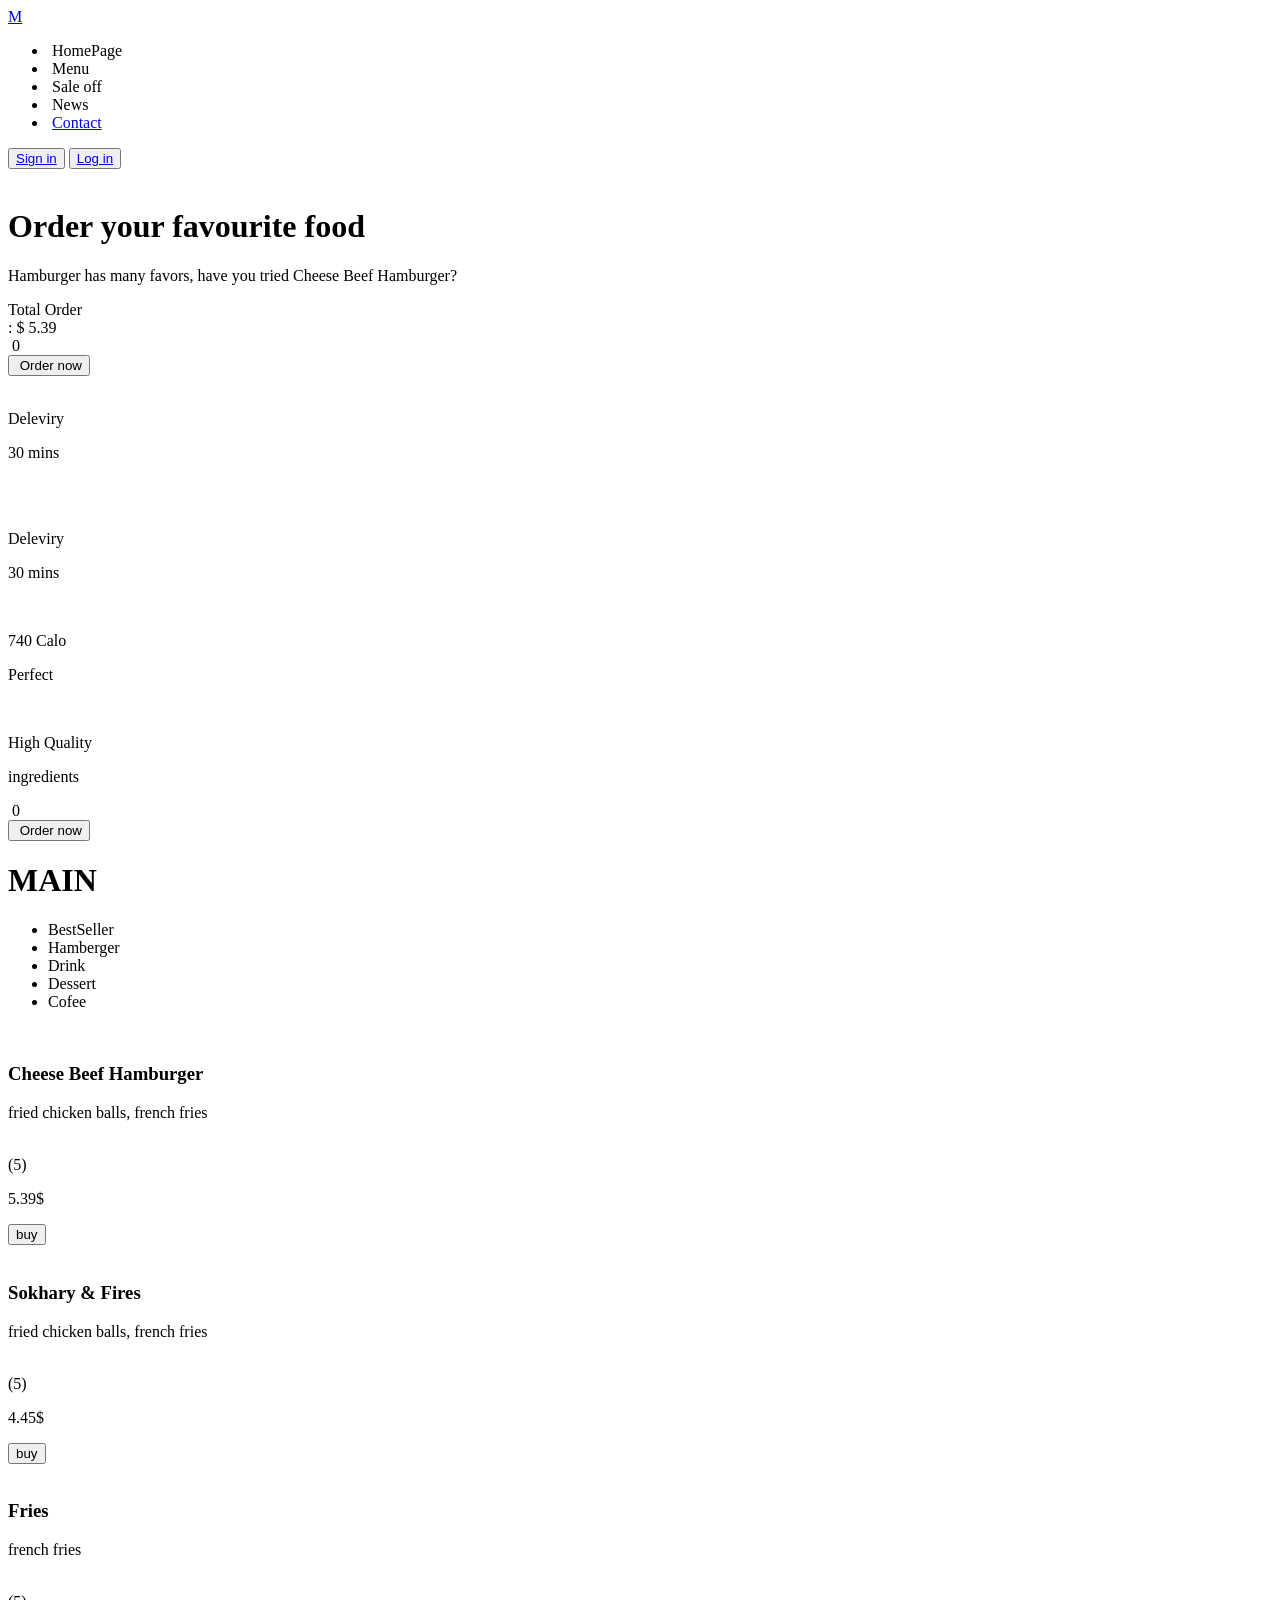
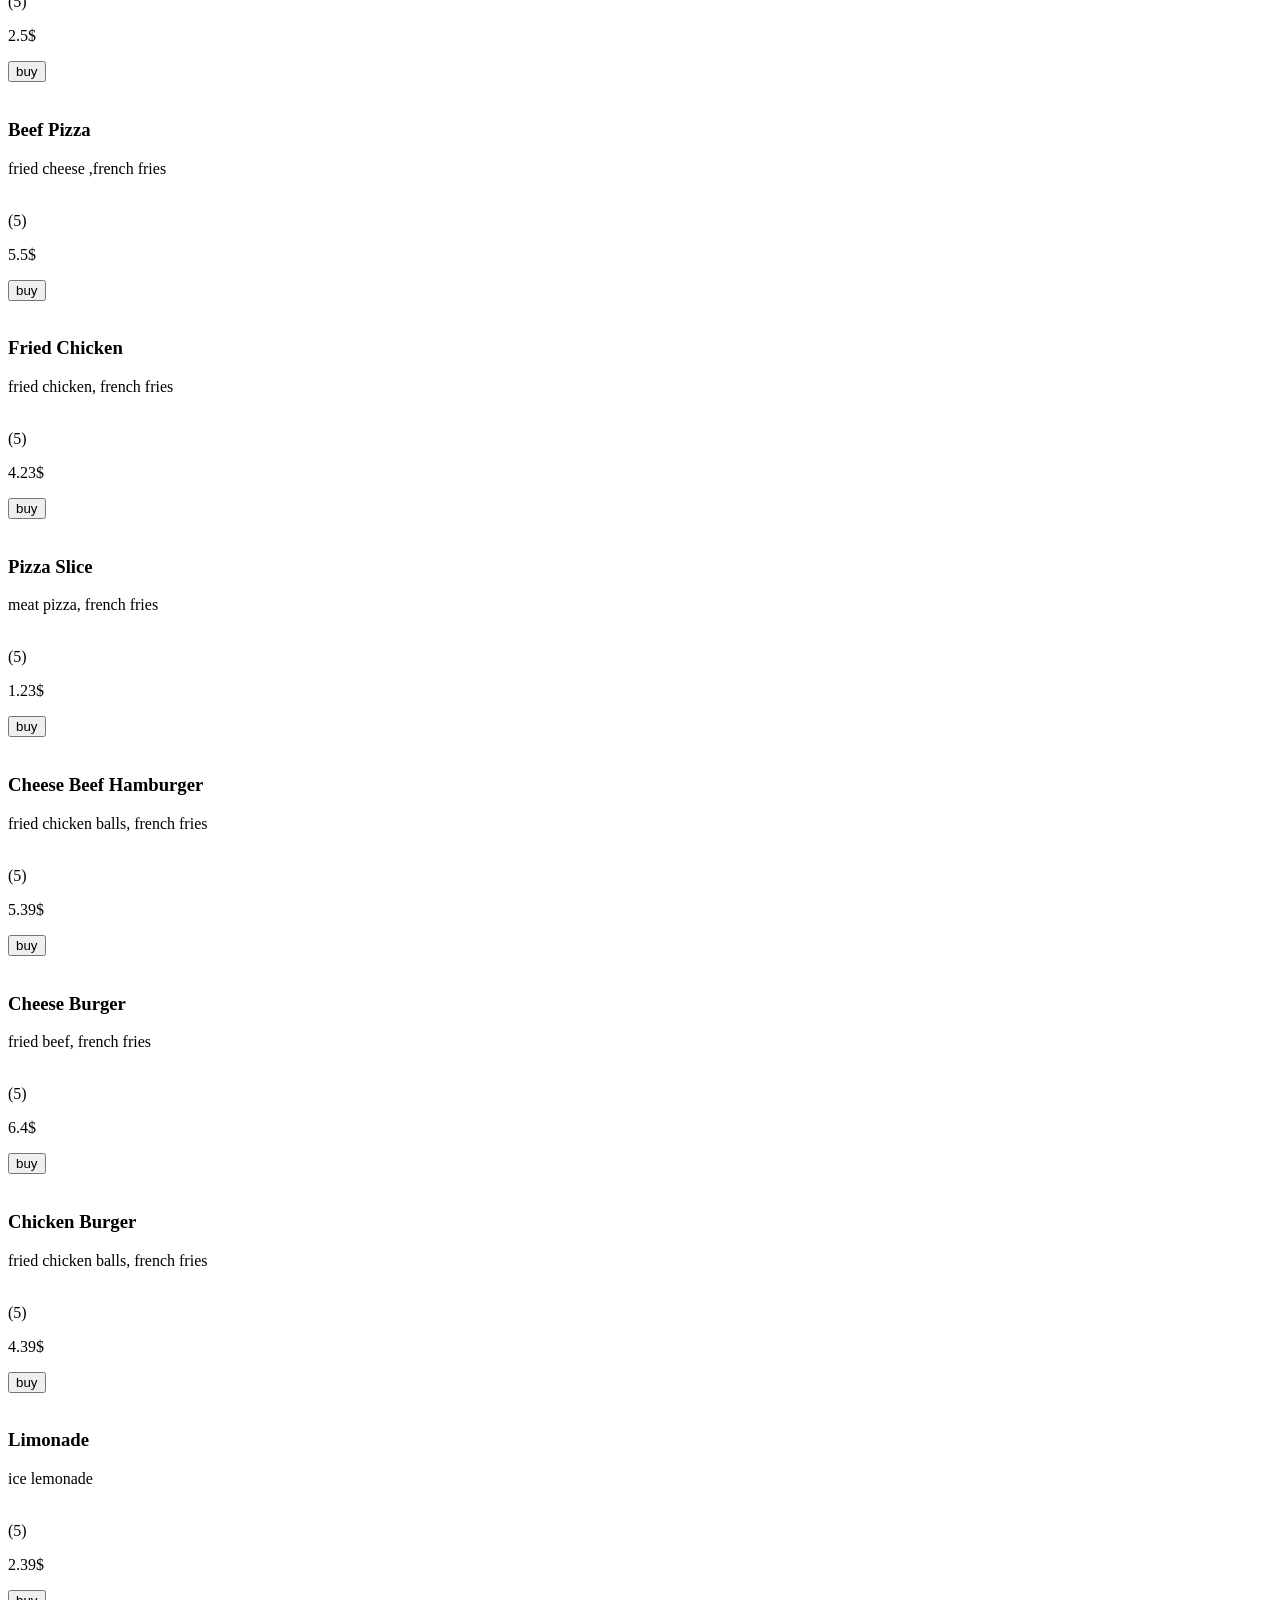
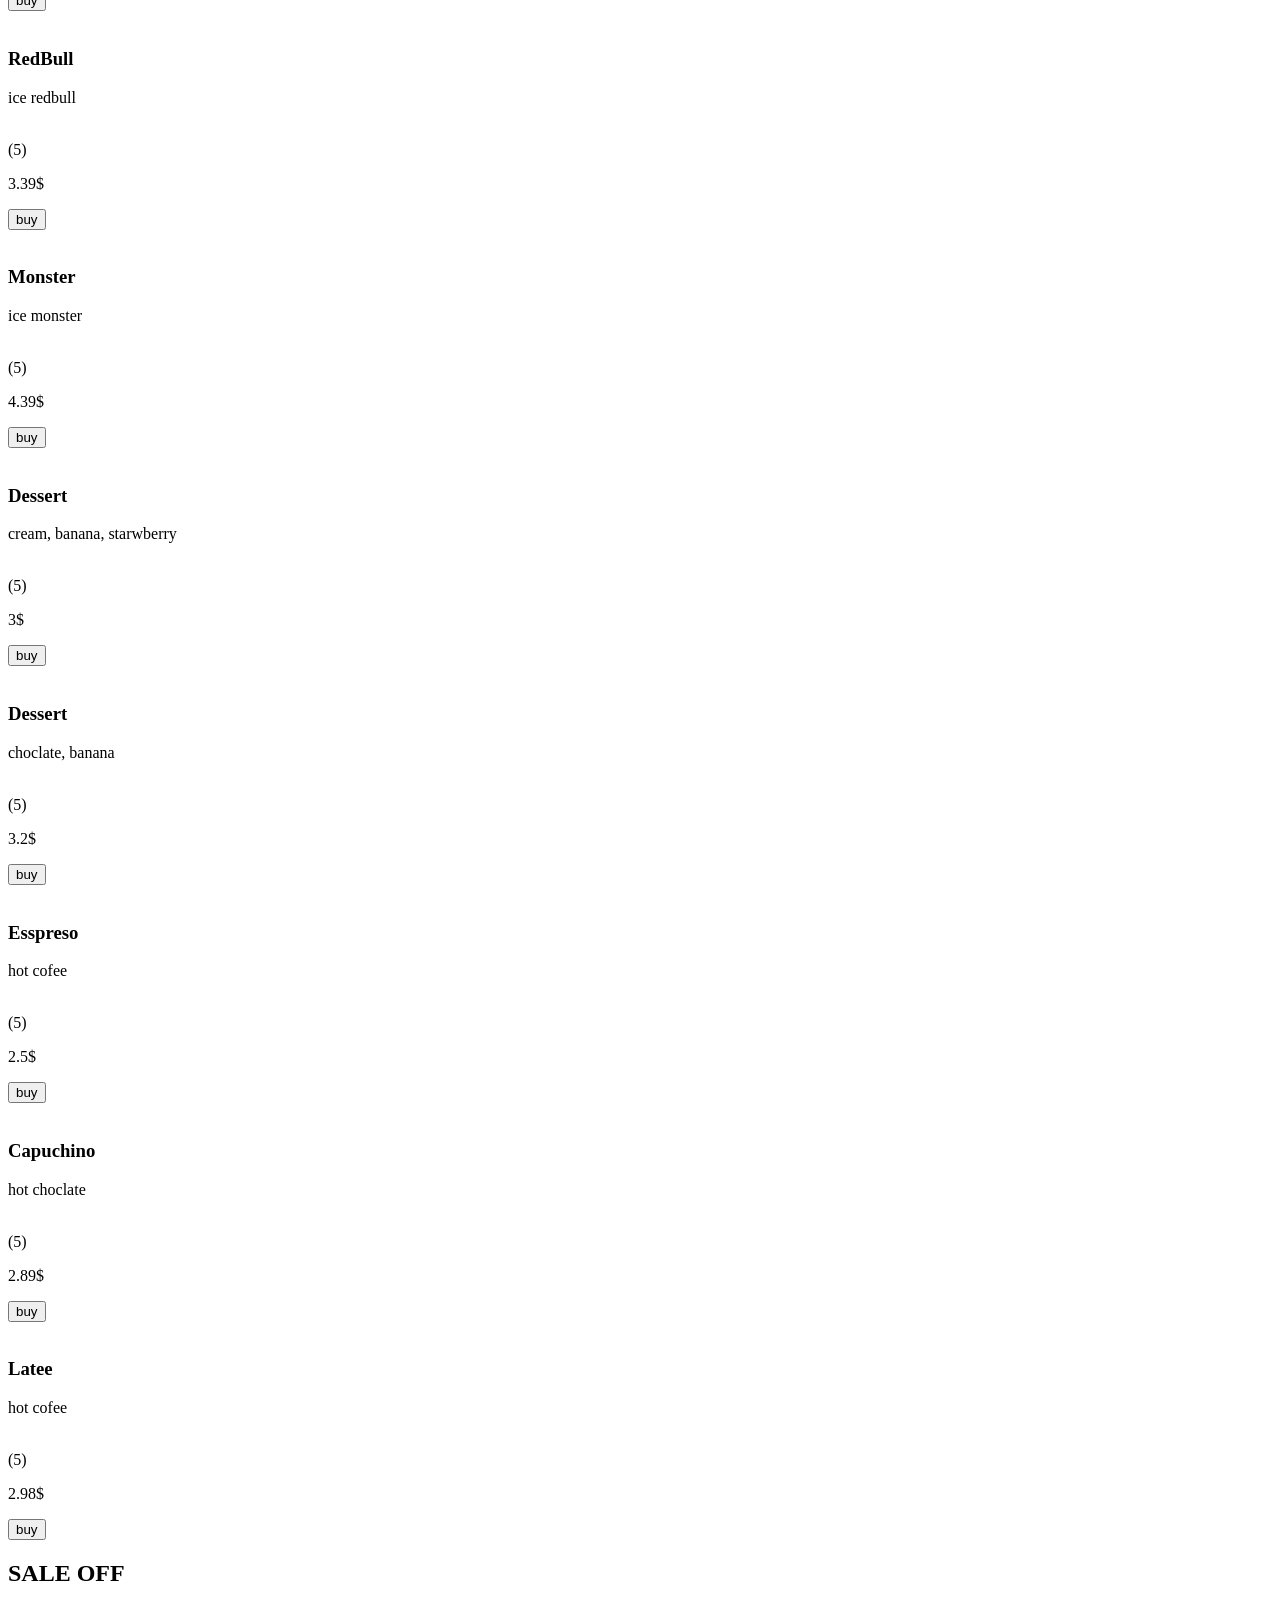
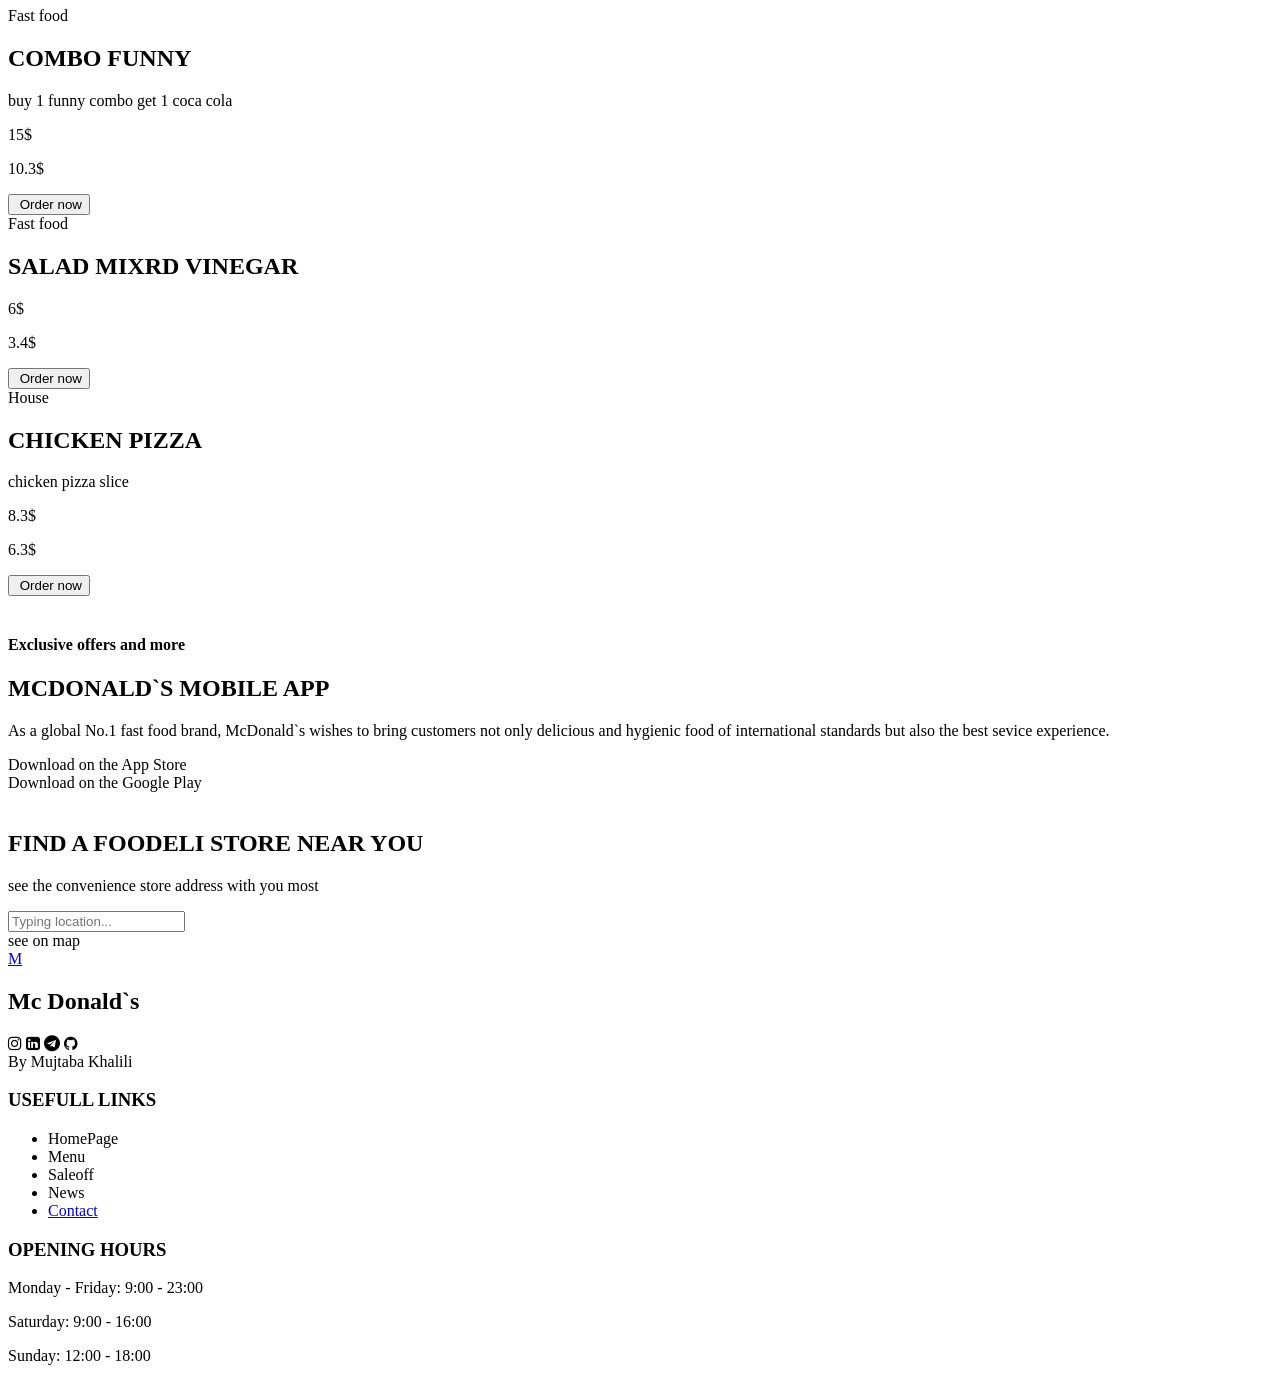
==== index.html @ 60b96278 "Add files via upload" ====
<!DOCTYPE html>

<html>
<head>
    <meta charset="UTF-8">
    <meta name="" content="width=device-width intial=1.0">
    <title>Resturant Project</title>

    <!-- fafa icons -->
    <link rel="stylesheet" href="https://cdnjs.cloudflare.com/ajax/libs/font-awesome/4.7.0/css/font-awesome.min.css">

    <link rel="stylesheet" href="css/style.css">
    <link rel="stylesheet" href="css/responsive.css">
    <link rel="stylesheet" href="css/main.css">
    <link rel="stylesheet" href="css/contact_us.css">
</head>

<body class="flex">
    <div class="container flex">

        <header class="header flex">
            <!-- header ------------------------------------------------------------------------ -->
            <div class="header_nav flex">
                <div class="header_logo">
                    <a href="#">M</a>
                </div>
    
                <div class="header_nav_bar flex">
                    <div class="arrow"></div>
                    <ul class="nav_bar flex">
                        <li id="home" class="nav_bar_items nav_bar_itams_active flex">
                            <img class="menu_icon" src="src/home.svg" alt="">
                            <span>HomePage</span>
                        </li>
                        <li id="menu0" class="nav_bar_items flex">
                            <img class="menu_icon" src="src/menu_icon.svg" alt="">
                            <span>Menu</span>
                        </li>
                        <li id="sale" class="nav_bar_items flex">
                            <img class="menu_icon" src="src/celebration.svg" alt="">
                            <span>Sale off</span>
                        </li>
                        <li id="news" class="nav_bar_items flex">
                            <img class="menu_icon" src="src/eventnote.svg" alt="">
                            <span>News</span>
                        </li>
                        <li id="contact" class="nav_bar_items flex">
                            <img class="menu_icon" src="src/supportagent.svg" alt="">
                            <span><a class="contact_hover" href="contact_us.html">Contact</a></span>
                        </li>
                    </ul>
                </div>
    
                <div class="header_button flex">
                    <button class="header_button_signin">
                        <a href="signin.html">Sign in</a>
                    </button>
                    <button class="header_button_login">
                        <a href="login.html">Log in</a>
                    </button>
                </div>

                <div class="header_nav_bar_icon">
                    <img src="src/menu_icon.svg" alt="">
                </div>
            </div>

            <!-- header content ------------------------------------------------------------------------------>
            <div class="header_content">
                <!-- header content detail ----------------->
                <div class="header_content_detail flex">
                    <h1>Order your favourite food</h1>
                    <p>Hamburger has many favors, have you tried Cheese Beef Hamburger?</p>
                    
                    <div class="header_content_detail_price flex">
                        <label for="">Total Order</label>
                        <div class="detail_price">
                            : $ <span>5.39</span>
                        </div>
                    </div>
                    <div class="header_content_detail_order flex">
                        <div class="counter flex">
                            <img id="add" src="src/add_icon.svg" alt="">
                            <span id="count">0</span>
                            <img id="mines" src="src/mines_icon.svg" alt="">
                        </div>
                        <button class="flex">
                            <img id="shop" src="src/shop.svg" alt="">
                            Order now
                        </button>
                    </div>
                </div>

                <!-- header content img & comments -->
                <div class="header_content_img">
                    <div class="deleviry_container">
                        <div id="deleviry_box" class="deleviry">
                            <div class="deleviry_img flex">
                                <img src="src/alarm.svg" alt="">
                                <p id="title" class="deleviry_title">Deleviry</p>
                            </div>
                            <p>30 mins</p>
                        </div>
                    </div>
                    
                    <!-- header content img -->
                    <img class="humber_img" src="src/hamber.png" alt="">

                    <div class="quality flex">
                        <div id="deleviry_box_2">
                            <div id="calo_box" class="deleviry">
                                <div class="deleviry_img flex">
                                    <img src="src/alarm.svg" alt="">
                                    <p id="title" class="deleviry_title">Deleviry</p>
                                </div>
                                <p>30 mins</p>
                            </div>
                        </div>

                        <div id="calo_box" class="deleviry">
                            <div class="deleviry_img flex">
                                <img src="src/monitorheart.svg" alt="">
                                <p id="title" class="deleviry_title">740 Calo</p>
                            </div>
                            <p>Perfect</p>
                        </div>
                        
                        <div id="calo_box" class="deleviry">
                            <div class="deleviry_img flex">
                                <img src="src/quality.svg" alt="">
                                <p id="title" class="deleviry_title">High Quality</p>
                            </div>
                            <p>ingredients</p>
                        </div>
                    </div>
                </div>

                <!-- header content detail buttons appear in 576px size screen -->
                <div class="header_content_detail_order_2 flex">
                    <div class="counter flex">
                        <img id="add1" src="src/add_icon.svg" alt="">
                        <span id="count1">0</span>
                        <img id="mines1" src="src/mines_icon.svg" alt="">
                    </div>
                    <button class="flex">
                        <img id="shop" src="src/shop.svg" alt="">
                        Order now
                    </button>
                </div>

            </div>
            
        </header>

        <main class="main">
            <h1 id="main_top" class="main_title">
                MAIN
                <div class="title_border"></div>
            </h1>

            <!-- menu ------------------------------------------------------ -->
            <section class="menu_section">

                <!-- menu list -->
                <ul class="menu flex">
                    <li id="bestseller" class="menu_items menu_items_active">BestSeller</li>
                    <li id="humberger" class="menu_items">Hamberger</li>
                    <li id="drink" class="menu_items">Drink</li>
                    <li id="dessert" class="menu_items">Dessert</li>
                    <li id="cofee" class="menu_items">Cofee</li>
                </ul>
    
                <!-- all products -->
                <div class="all_product flex">
                    <!-- best seller -->
                    <div class="all_product_items best_seller_product">
                        <div class="product">
                            <div class="product_items">
                                <div class="product_items_img flex">
                                    <img src="src/humber2.png" alt="">
                                    <div class="product_img_shadow"></div>
                                </div>
                                <h3>Cheese Beef Hamburger</h4>
                                <p class="star">fried chicken balls, french fries</p>
                                <div class="star flex">
                                    <div class="star_img flex">
                                        <img class="star_img_items" src="src/star.svg" alt="" class="star">
                                        <img class="star_img_items" src="src/star.svg" alt="" class="star">
                                        <img class="star_img_items" src="src/star.svg" alt="" class="star">
                                        <img class="star_img_items" src="src/star.svg" alt="" class="star">
                                        <img class="star_img_items" src="src/star.svg" alt="" class="star">
                                    </div>
                                    (5)
                                </div>
                                <div class="flex buy">
                                    <p class="buy_price">5.39$</p>
                                    <button>buy</button>
                                </div>
                            </div>
            
                            <div class="product_items">
                                <div class="product_items_img flex">
                                    <img src="src/sokhary.png" alt="">
                                    <div class="product_img_shadow"></div>
                                </div>
                                <h3>Sokhary & Fires</h4>
                                <p class="star">fried chicken balls, french fries</p>
                                <div class="star flex">
                                    <div class="star_img flex">
                                        <img class="star_img_items" src="src/star.svg" alt="" class="star">
                                        <img class="star_img_items" src="src/star.svg" alt="" class="star">
                                        <img class="star_img_items" src="src/star.svg" alt="" class="star">
                                        <img class="star_img_items" src="src/star.svg" alt="" class="star">
                                        <img class="star_img_items" src="src/star.svg" alt="" class="star">
                                    </div>
                                    (5)
                                </div>
                                <div class="flex buy">
                                    <p class="buy_price">4.45$</p>
                                    <button>buy</button>
                                </div>
                            </div>
            
                            <div class="product_items">
                                <div class="product_items_img flex">
                                    <img src="src/fries.png" alt="">
                                    <div class="product_img_shadow"></div>
                                </div>
                                <h3>Fries</h4>
                                <p class="star">french fries</p>
                                <div class="star flex">
                                    <div class="star_img flex">
                                        <img class="star_img_items" src="src/star.svg" alt="" class="star">
                                        <img class="star_img_items" src="src/star.svg" alt="" class="star">
                                        <img class="star_img_items" src="src/star.svg" alt="" class="star">
                                        <img class="star_img_items" src="src/star.svg" alt="" class="star">
                                        <img class="star_img_items" src="src/star.svg" alt="" class="star">
                                    </div>
                                    (5)
                                </div>
                                <div class="flex buy">
                                    <p class="buy_price">2.5$</p>
                                    <button>buy</button>
                                </div>
                            </div>
            
                            <div class="product_items">
                                <div class="product_items_img flex">
                                    <img class="pizza_img" src="src/pizza.png" alt="">
                                    <div class="product_img_shadow"></div>
                                </div>
                                <h3>Beef Pizza</h4>
                                <p class="star">fried cheese ,french fries</p>
                                <div class="star flex">
                                    <div class="star_img flex">
                                        <img class="star_img_items" src="src/star.svg" alt="" class="star">
                                        <img class="star_img_items" src="src/star.svg" alt="" class="star">
                                        <img class="star_img_items" src="src/star.svg" alt="" class="star">
                                        <img class="star_img_items" src="src/star.svg" alt="" class="star">
                                        <img class="star_img_items" src="src/star.svg" alt="" class="star">
                                    </div>
                                    (5)
                                </div>
                                <div class="flex buy">
                                    <p class="buy_price">5.5$</p>
                                    <button>buy</button>
                                </div>
                            </div>
            
                            <div class="product_items">
                                <div class="product_items_img flex">
                                    <img src="src/chicken.png" alt="">
                                    <div class="product_img_shadow"></div>
                                </div>
                                <h3>Fried Chicken</h4>
                                <p class="star">fried chicken, french fries</p>
                                <div class="star flex">
                                    <div class="star_img flex">
                                        <img class="star_img_items" src="src/star.svg" alt="" class="star">
                                        <img class="star_img_items" src="src/star.svg" alt="" class="star">
                                        <img class="star_img_items" src="src/star.svg" alt="" class="star">
                                        <img class="star_img_items" src="src/star.svg" alt="" class="star">
                                        <img class="star_img_items" src="src/star.svg" alt="" class="star">
                                    </div>
                                    (5)
                                </div>
                                <div class="flex buy">
                                    <p class="buy_price">4.23$</p>
                                    <button>buy</button>
                                </div>
                            </div>
            
                            <div class="product_items">
                                <div class="product_items_img flex">
                                    <img src="src/pizza_slice.png" alt="">
                                    <div class="product_img_shadow"></div>
                                </div>
                                <h3>Pizza Slice</h4>
                                <p class="star">meat pizza, french fries</p>
                                <div class="star flex">
                                    <div class="star_img flex">
                                        <img class="star_img_items" src="src/star.svg" alt="" class="star">
                                        <img class="star_img_items" src="src/star.svg" alt="" class="star">
                                        <img class="star_img_items" src="src/star.svg" alt="" class="star">
                                        <img class="star_img_items" src="src/star.svg" alt="" class="star">
                                        <img class="star_img_items" src="src/star.svg" alt="" class="star">
                                    </div>
                                    (5)
                                </div>
                                <div class="flex buy">
                                    <p class="buy_price">1.23$</p>
                                    <button>buy</button>
                                </div>
                            </div>
            
                        </div>
                    </div>

                    <!-- humberger -->
                    <div class="all_product_items humberger_product">
                        <div class="product">
                            <div class="product_items">
                                <div class="product_items_img flex">
                                    <img src="src/cheese_berger.png" alt="">
                                    <div class="product_img_shadow"></div>
                                </div>
                                <h3>Cheese Beef Hamburger</h4>
                                <p class="star">fried chicken balls, french fries</p>
                                <div class="star flex">
                                    <div class="star_img flex">
                                        <img class="star_img_items" src="src/star.svg" alt="" class="star">
                                        <img class="star_img_items" src="src/star.svg" alt="" class="star">
                                        <img class="star_img_items" src="src/star.svg" alt="" class="star">
                                        <img class="star_img_items" src="src/star.svg" alt="" class="star">
                                        <img class="star_img_items" src="src/star.svg" alt="" class="star">
                                    </div>
                                    (5)
                                </div>
                                <div class="flex buy">
                                    <p class="buy_price">5.39$</p>
                                    <button>buy</button>
                                </div>
                            </div>

                            <div class="product_items">
                                <div class="product_items_img flex">
                                    <img src="src/humber2.png" alt="">
                                    <div class="product_img_shadow"></div>
                                </div>
                                <h3>Cheese Burger</h4>
                                <p class="star">fried beef, french fries</p>
                                <div class="star flex">
                                    <div class="star_img flex">
                                        <img class="star_img_items" src="src/star.svg" alt="" class="star">
                                        <img class="star_img_items" src="src/star.svg" alt="" class="star">
                                        <img class="star_img_items" src="src/star.svg" alt="" class="star">
                                        <img class="star_img_items" src="src/star.svg" alt="" class="star">
                                        <img class="star_img_items" src="src/star.svg" alt="" class="star">
                                    </div>
                                    (5)
                                </div>
                                <div class="flex buy">
                                    <p class="buy_price">6.4$</p>
                                    <button>buy</button>
                                </div>
                            </div>

                            <div class="product_items">
                                <div class="product_items_img flex">
                                    <img src="src/humber3.png" alt="">
                                    <div class="product_img_shadow"></div>
                                </div>
                                <h3>Chicken Burger</h4>
                                <p class="star">fried chicken balls, french fries</p>
                                <div class="star flex">
                                    <div class="star_img flex">
                                        <img class="star_img_items" src="src/star.svg" alt="" class="star">
                                        <img class="star_img_items" src="src/star.svg" alt="" class="star">
                                        <img class="star_img_items" src="src/star.svg" alt="" class="star">
                                        <img class="star_img_items" src="src/star.svg" alt="" class="star">
                                        <img class="star_img_items" src="src/star.svg" alt="" class="star">
                                    </div>
                                    (5)
                                </div>
                                <div class="flex buy">
                                    <p class="buy_price">4.39$</p>
                                    <button>buy</button>
                                </div>
                            </div>
                        </div>
                    </div>

                    <!-- drink -->
                    <div class="all_product_items drink_product">
                        <div class="product">
                            <div class="product_items">
                                <div class="product_items_img flex">
                                    <img src="src/limon.png" alt="">
                                    <div class="product_img_shadow"></div>
                                </div>
                                <h3>Limonade</h4>
                                <p class="star">ice lemonade</p>
                                <div class="star flex">
                                    <div class="star_img flex">
                                        <img class="star_img_items" src="src/star.svg" alt="" class="star">
                                        <img class="star_img_items" src="src/star.svg" alt="" class="star">
                                        <img class="star_img_items" src="src/star.svg" alt="" class="star">
                                        <img class="star_img_items" src="src/star.svg" alt="" class="star">
                                        <img class="star_img_items" src="src/star.svg" alt="" class="star">
                                    </div>
                                    (5)
                                </div>
                                <div class="flex buy">
                                    <p class="buy_price">2.39$</p>
                                    <button>buy</button>
                                </div>
                            </div>

                            <div class="product_items">
                                <div class="product_items_img flex">
                                    <img src="src/redbull.png" alt="">
                                    <div class="product_img_shadow"></div>
                                </div>
                                <h3>RedBull</h4>
                                <p class="star">ice redbull</p>
                                <div class="star flex">
                                    <div class="star_img flex">
                                        <img class="star_img_items" src="src/star.svg" alt="" class="star">
                                        <img class="star_img_items" src="src/star.svg" alt="" class="star">
                                        <img class="star_img_items" src="src/star.svg" alt="" class="star">
                                        <img class="star_img_items" src="src/star.svg" alt="" class="star">
                                        <img class="star_img_items" src="src/star.svg" alt="" class="star">
                                    </div>
                                    (5)
                                </div>
                                <div class="flex buy">
                                    <p class="buy_price">3.39$</p>
                                    <button>buy</button>
                                </div>
                            </div>

                            <div class="product_items">
                                <div class="product_items_img flex">
                                    <img src="src/monster.png" alt="">
                                    <div class="product_img_shadow"></div>
                                </div>
                                <h3>Monster</h4>
                                <p class="star">ice monster</p>
                                <div class="star flex">
                                    <div class="star_img flex">
                                        <img class="star_img_items" src="src/star.svg" alt="" class="star">
                                        <img class="star_img_items" src="src/star.svg" alt="" class="star">
                                        <img class="star_img_items" src="src/star.svg" alt="" class="star">
                                        <img class="star_img_items" src="src/star.svg" alt="" class="star">
                                        <img class="star_img_items" src="src/star.svg" alt="" class="star">
                                    </div>
                                    (5)
                                </div>
                                <div class="flex buy">
                                    <p class="buy_price">4.39$</p>
                                    <button>buy</button>
                                </div>
                            </div>
                        </div>
                    </div>

                    <!-- dessert -->
                    <div class="all_product_items dessert_product">
                        <div class="product">
                            <div class="product_items">
                                <div class="product_items_img flex">
                                    <img src="src/dessert1.png" alt="">
                                    <div class="product_img_shadow"></div>
                                </div>
                                <h3>Dessert</h4>
                                <p class="star">cream, banana, starwberry</p>
                                <div class="star flex">
                                    <div class="star_img flex">
                                        <img class="star_img_items" src="src/star.svg" alt="" class="star">
                                        <img class="star_img_items" src="src/star.svg" alt="" class="star">
                                        <img class="star_img_items" src="src/star.svg" alt="" class="star">
                                        <img class="star_img_items" src="src/star.svg" alt="" class="star">
                                        <img class="star_img_items" src="src/star.svg" alt="" class="star">
                                    </div>
                                    (5)
                                </div>
                                <div class="flex buy">
                                    <p class="buy_price">3$</p>
                                    <button>buy</button>
                                </div>
                            </div>

                            <div class="product_items">
                                <div class="product_items_img flex">
                                    <img src="src/dessert2.png" alt="">
                                    <div class="product_img_shadow"></div>
                                </div>
                                <h3>Dessert</h4>
                                <p class="star">choclate, banana</p>
                                <div class="star flex">
                                    <div class="star_img flex">
                                        <img class="star_img_items" src="src/star.svg" alt="" class="star">
                                        <img class="star_img_items" src="src/star.svg" alt="" class="star">
                                        <img class="star_img_items" src="src/star.svg" alt="" class="star">
                                        <img class="star_img_items" src="src/star.svg" alt="" class="star">
                                        <img class="star_img_items" src="src/star.svg" alt="" class="star">
                                    </div>
                                    (5)
                                </div>
                                <div class="flex buy">
                                    <p class="buy_price">3.2$</p>
                                    <button>buy</button>
                                </div>
                            </div>

                        </div>
                    </div>

                     <!-- cofee -->
                    <div class="all_product_items cofee_product">
                        <div class="product">
                            <div class="product_items">
                                <div class="product_items_img flex">
                                    <img src="src/cofee (1).png" alt="">
                                    <div class="product_img_shadow"></div>
                                </div>
                                <h3>Esspreso</h4>
                                <p class="star">hot cofee</p>
                                <div class="star flex">
                                    <div class="star_img flex">
                                        <img class="star_img_items" src="src/star.svg" alt="" class="star">
                                        <img class="star_img_items" src="src/star.svg" alt="" class="star">
                                        <img class="star_img_items" src="src/star.svg" alt="" class="star">
                                        <img class="star_img_items" src="src/star.svg" alt="" class="star">
                                        <img class="star_img_items" src="src/star.svg" alt="" class="star">
                                    </div>
                                    (5)
                                </div>
                                <div class="flex buy">
                                    <p class="buy_price">2.5$</p>
                                    <button>buy</button>
                                </div>
                            </div>

                            <div class="product_items">
                                <div class="product_items_img flex">
                                    <img src="src/cofee2 (1).png" alt="">
                                    <div class="product_img_shadow"></div>
                                </div>
                                <h3>Capuchino</h4>
                                <p class="star">hot choclate</p>
                                <div class="star flex">
                                    <div class="star_img flex">
                                        <img class="star_img_items" src="src/star.svg" alt="" class="star">
                                        <img class="star_img_items" src="src/star.svg" alt="" class="star">
                                        <img class="star_img_items" src="src/star.svg" alt="" class="star">
                                        <img class="star_img_items" src="src/star.svg" alt="" class="star">
                                        <img class="star_img_items" src="src/star.svg" alt="" class="star">
                                    </div>
                                    (5)
                                </div>
                                <div class="flex buy">
                                    <p class="buy_price">2.89$</p>
                                    <button>buy</button>
                                </div>
                            </div>

                            <div class="product_items">
                                <div class="product_items_img flex">
                                    <img src="src/cofee4 (1).png" alt="">
                                    <div class="product_img_shadow"></div>
                                </div>
                                <h3>Latee</h4>
                                <p class="star">hot cofee</p>
                                <div class="star flex">
                                    <div class="star_img flex">
                                        <img class="star_img_items" src="src/star.svg" alt="" class="star">
                                        <img class="star_img_items" src="src/star.svg" alt="" class="star">
                                        <img class="star_img_items" src="src/star.svg" alt="" class="star">
                                        <img class="star_img_items" src="src/star.svg" alt="" class="star">
                                        <img class="star_img_items" src="src/star.svg" alt="" class="star">
                                    </div>
                                    (5)
                                </div>
                                <div class="flex buy">
                                    <p class="buy_price">2.98$</p>
                                    <button>buy</button>
                                </div>
                            </div>

                        </div>
                    </div>

                </div>

            </section>

            <!-- sale off -------------------------------------------------- -->
            <section class="saleoff">

                <!-- sale off title -->
                <h1 class="main_title saleoff_title">
                    SALE OFF
                    <div class="title_border saleoff_title_border"></div>
                </h1>

                <!-- saleoff_item_container -->
                 <div class="saleoff_item_container">
                    <!-- first -->
                    <div class="saleoff_items flex">
                        <div class="saleoff_items_lable flex">
                            <span>Fast food</span>
                            <div class="saleoff_items_lable_line"></div>
                        </div>

                        <h2 class="saleoff_items_title">COMBO FUNNY</h2>

                        <P class="saleoff_items_info">
                            buy 1 funny combo get 1 coca cola
                        </P>

                        <div class="saleoff_items_price flex">
                            <p class="real_price">15$</p>
                            <p class="off_price">10.3$</p>
                        </div>

                        <button class="saleoff_items_button flex">
                            <img id="shop" src="src/shop.svg" alt="">
                            Order now
                        </button>
                    </div>
                    <!-- second -->
                    <div class="saleoff_items flex">
                        <div class="saleoff_items_lable flex">
                            <span>Fast food</span>
                            <div class="saleoff_items_lable_line"></div>
                        </div>

                        <h2 class="saleoff_items_title">SALAD MIXRD VINEGAR</h2>

                        <div class="saleoff_items_price flex">
                            <p class="real_price">6$</p>
                            <p class="off_price">3.4$</p>
                        </div>

                        <button class="saleoff_items_button flex">
                            <img id="shop" src="src/shop.svg" alt="">
                            Order now
                        </button>
                    </div>
                    <!-- third -->
                    <div class="saleoff_items flex">
                        <div class="saleoff_items_lable flex">
                            <span>House</span>
                            <div class="saleoff_items_lable_line"></div>
                        </div>

                        <h2 class="saleoff_items_title">CHICKEN PIZZA</h2>

                        <P class="saleoff_items_info">
                            chicken pizza slice
                        </P>

                        <div class="saleoff_items_price flex">
                            <p class="real_price">8.3$</p>
                            <p class="off_price">6.3$</p>
                        </div>

                        <button class="saleoff_items_button flex">
                            <img id="shop" src="src/shop.svg" alt="">
                            Order now
                        </button>
                    </div>
                 </div>

            </section>

            <!-- mobile app --------------------------------------------------->
             <section class="mobile_app_container flex">

                <div class="mobile_app">
                    <!-- mobile iphone image ------------------ -->
                    <div class="mobile_app_img">
                        <div class="iphone_img">
                            <img src="src/iphone.png" alt="">
                        </div>
                    </div>
                    <!-- mobile app detail ------------------- -->
                    <div class="mobile_app_detail flex">
                        <h4 class="mobile_app_detail_lable">Exclusive offers and more</h4>
                        <h1 class="mobile_app_detail_title">MCDONALD`S MOBILE APP</h1>
                        <p class="mobile_app_detail_info">
                            As a global No.1 fast food brand, McDonald`s wishes to bring customers not only delicious
                            and hygienic food of international standards but also the best sevice experience.
                        </p>
                        <div class="download_link flex">
                            <div class="links flex">
                                <span>Download on the</span>
                                <span>App Store</span>
                            </div>
                            <div class="links flex">
                                <span>Download on the</span>
                                <span>Google Play</span>
                            </div>
                        </div>
                    </div>
                </div>

             </section>
            
             <!-- search -->
              <section class="search flex">
                <img class="search_salad_img" src="src/search_salad.png" alt="">
                <img class="search_pizza_img" src="src/search_pizza.png" alt="">
                <img class="search_humber_img" src="src/search_humber.png" alt="">

                <h1 class="search_title">FIND A FOODELI STORE NEAR YOU</h1>
                <p class="search_info">see the convenience store address with you most</p>
                <div class="search_box flex">
                    <input type="text" placeholder="Typing location...">
                    <div class="flex">see on map</div>
                </div>
              </section>

        </main>

    </div>

    <!-- footer ---------------------------------------------------- -->
    <footer class="footer">
        <!-- logo && title ----------------------------- -->
        <section class="footer_logo flex">
            <div class="footer_logo_title flex">
                <div class="header_logo">
                    <a href="#">M</a>
                </div>
                <h1>Mc Donald`s</h1>
            </div>
            <div class="footer_icons">
                <i class="fa fa-instagram" aria-hidden="true"></i>
                <i class="fa fa-linkedin-square" aria-hidden="true"></i>
                <i class="fa fa-telegram" aria-hidden="true"></i>
                <i class="fa fa-github" aria-hidden="true"></i>
            </div>
            <div class="footer_by">
                By Mujtaba Khalili
            </div>
        </section>

        <!-- usefull links --------------------------------- -->
        <section class="footer_usefull_links">
            <h3 class="footer_section_title">USEFULL LINKS</h3>
            <ul class="footer_menu">
                <li id="home_footer" class="footermenu_items">HomePage</li>
                <li id="menu_footer" class="footermenu_items">Menu</li>
                <li id="sale_footer" class="footermenu_items">Saleoff</li>
                <li id="news_footer" class="footermenu_items">News</li>
                <li id="contact_footer" class="footermenu_items"><a href="contact_us.html">Contact</a></li>
            </ul>
        </section>

        <!-- opening hours ------------------------------------ -->
        <section class="footer_opening_hours">
            <h3 class="footer_section_title">OPENING HOURS</h3>
            <p>Monday - Friday: 9:00 - 23:00</p>
            <p>Saturday: 9:00 - 16:00</p>
            <p>Sunday: 12:00 - 18:00</p>
        </section>
        
    </footer>
    
    <script src="js/script.js"></script>
</body>
</html>
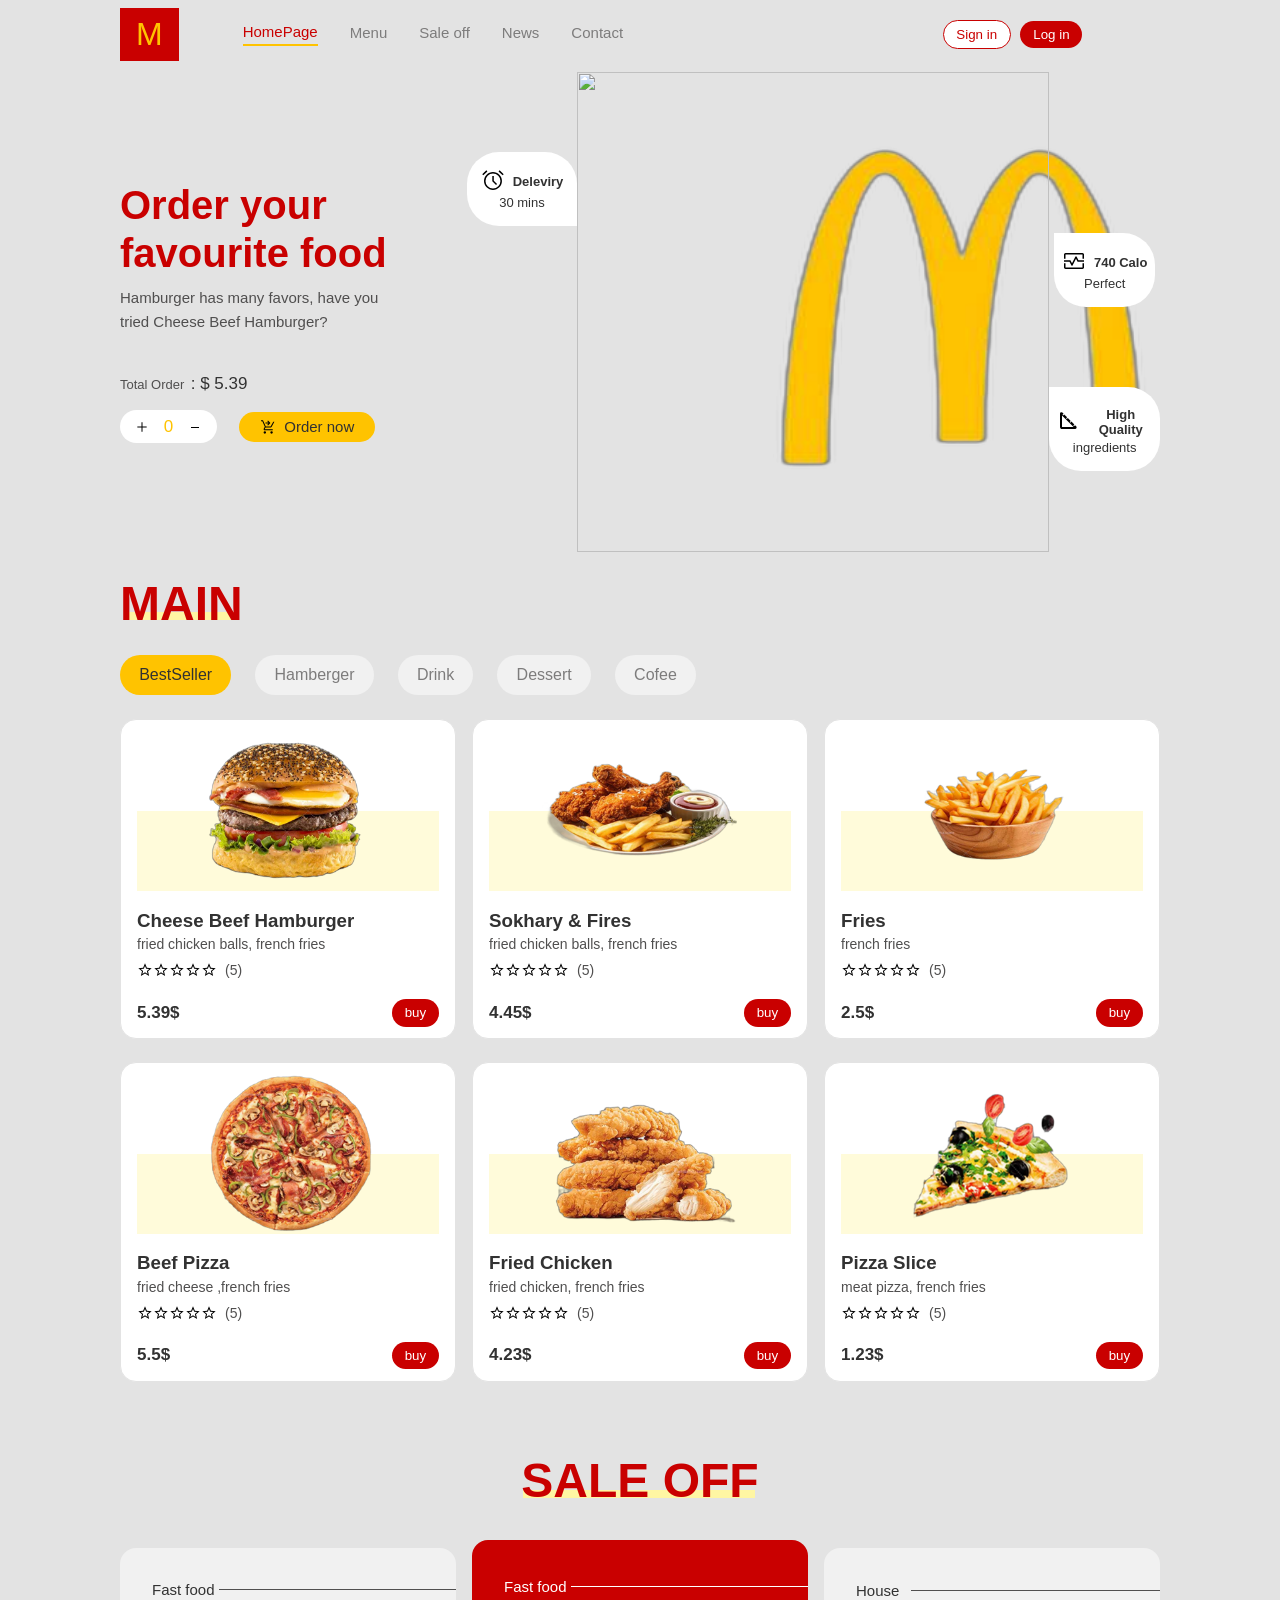
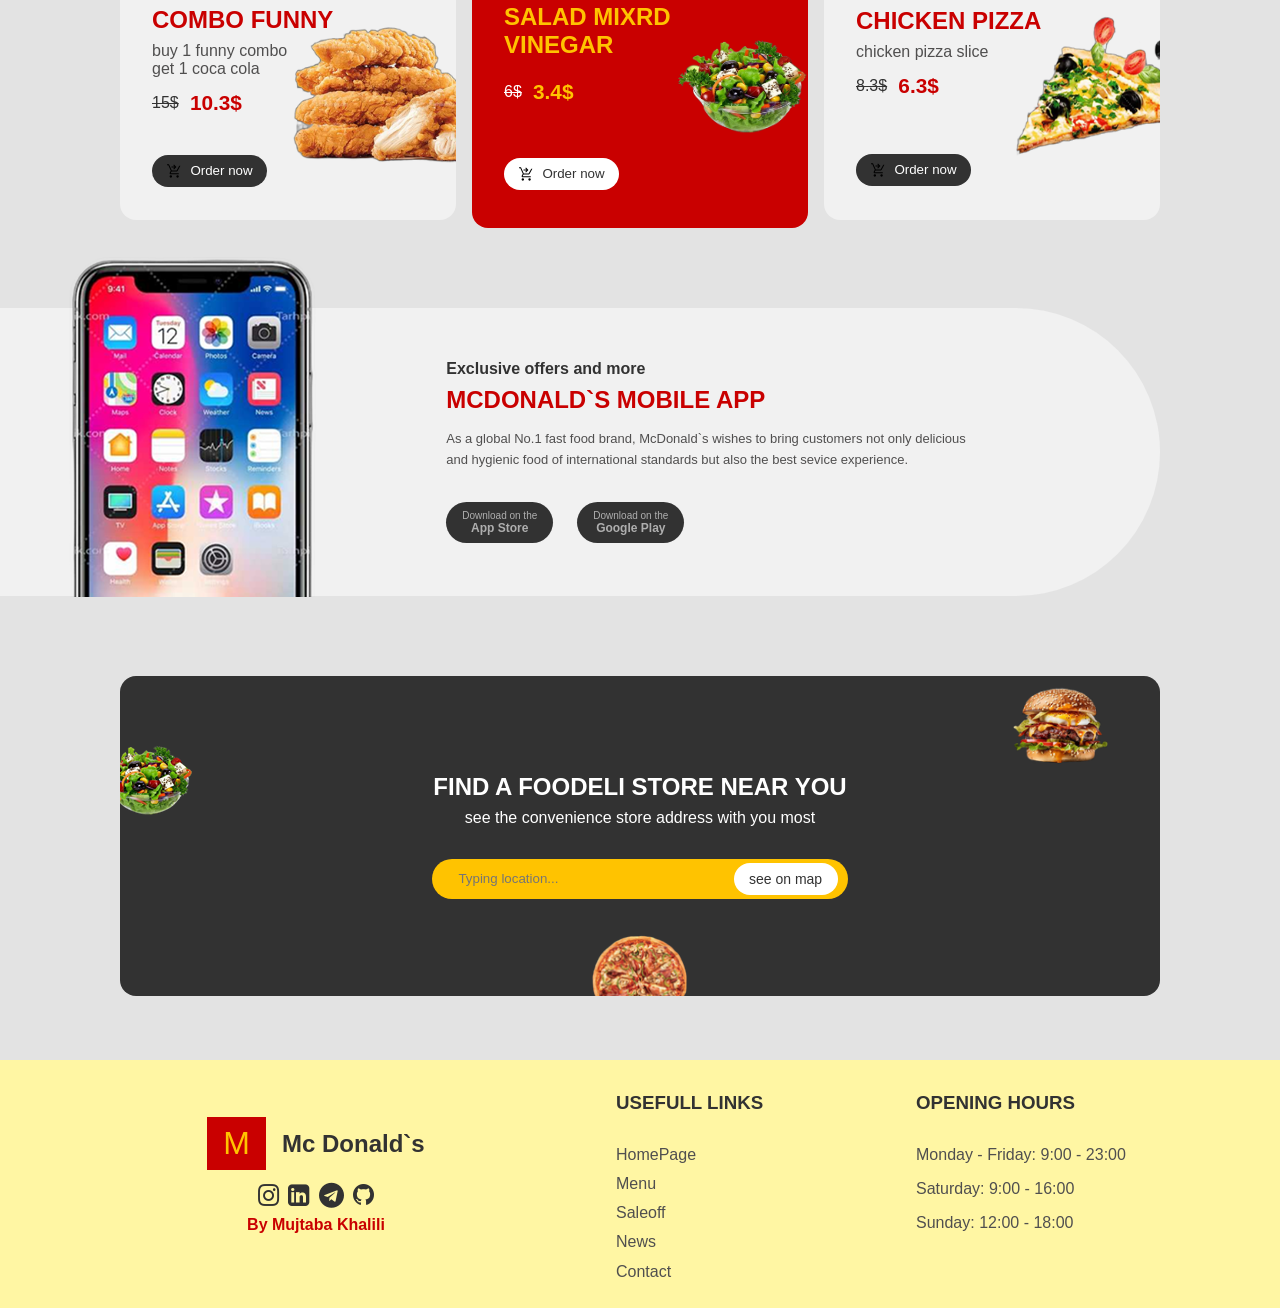
==== commit 0c050e98: "Update index.html" ====
--- a/index.html
+++ b/index.html
@@ -3,7 +3,7 @@
 <html>
 <head>
     <meta charset="UTF-8">
-    <meta name="" content="width=device-width intial=1.0">
+    <meta name="viewport" content="width=device-width, initial-scale=1.0">
     <title>Resturant Project</title>
 
     <!-- fafa icons -->
@@ -771,4 +771,4 @@
     
     <script src="js/script.js"></script>
 </body>
-</html>+</html>
--- a/css/style.css
+++ b/css/style.css
@@ -0,0 +1,476 @@
+/* @import "responsive.css";
+@import "main.css"; */
+
+:root {
+    --main__color: #C90000;
+
+    --second__main__color: #FFC300;
+    --shadow__color: #FFF6A3;
+
+    --gray__header__menu__color: #7D7C7C;
+    --gray__text__color: #504F4F;
+    --gray__price__color: #323232;
+
+    --menu__item__border__color: #E3E3E3;
+    --menu__item__background__color: #F1F1F1;
+}
+
+*{
+    margin: 0;
+    padding: 0;
+    box-sizing: border-box;
+}
+
+html {
+    width: 100%;
+    display: flex;
+    flex-direction: column;
+    justify-content: flex-start;
+    align-items: center;
+
+    font-family: sans-serif;
+}
+
+body {
+    width: 100%;
+    flex-direction: column;
+
+    /* background-color: var(--menu__item__background__color); */
+    background-color: var(--menu__item__border__color);
+}
+
+.flex {
+    display: flex;
+    justify-content: center;
+    align-items: center;
+}
+
+img {
+    width: 100%;
+    height: 100%;
+    object-fit: cover;
+}
+
+.container {
+    max-width: 65rem;
+    flex-direction: column;
+}
+
+/* header -------------------------------------------------------------------------------------------------------------------- */
+.header {
+    position: relative;
+    max-width: 100%;
+    padding: 1rem 0;
+    margin: 0.5rem 0;
+
+    flex-direction: column;
+}
+
+.header_nav {
+    position: fixed;
+    top: 0.5rem;
+    width: 65rem;
+    justify-content: space-between;
+    z-index: 150;
+    background-color: var(--menu__item__border__color);
+}
+
+.header_logo {
+    padding: 0.5rem 1rem;
+    cursor: pointer;
+    transition: 0.5s linear;
+
+    text-align: center;
+    font-size: 2rem;
+    background-color: var(--main__color);
+}
+
+.header_logo:hover {
+    transform: rotate(360deg);
+}
+
+.header_logo > a {
+    text-decoration: none;
+    color: var(--second__main__color);
+}
+
+.header_nav_bar {
+    flex: 1;
+    justify-content: flex-start;
+    margin: 0 3rem;
+
+    box-shadow: none;
+}
+
+.header_nav_bar_active {
+    /* box-shadow: 0px 0px 10px var(--main__color); */
+    box-shadow: 0px 0px 10px var(--gray__header__menu__color);
+}
+
+.arrow {
+    display: none;
+    transition: 0.3s linear;
+}
+
+.menu_icon {
+    display: none;
+    width: 2rem;
+    height: 2rem;
+    margin-right: 1rem;
+}
+
+.nav_bar {
+    text-decoration: none;
+    list-style: none;
+
+    color: var(--gray__header__menu__color);
+}
+
+.nav_bar_items {
+    width: max-content;
+    margin: 0 1rem;
+    padding-bottom: 0.2rem;
+
+   font-size: 15px;
+   transition: 0.3s all linear;
+   cursor: pointer;
+}
+
+.nav_bar_items:hover {
+    transform: translateY(-6px);
+
+    border-bottom: 2px solid var(--second__main__color);
+    color: var(--main__color);
+}
+
+.nav_bar_itams_active {
+    border-bottom: 2px solid var(--second__main__color);
+    color: var(--main__color);
+}
+
+#contact a {
+    color: var(--gray__header__menu__color);
+}
+
+.header_button {
+    flex: 0.5;
+}
+
+.header_button button {
+    padding: 0.4rem 0.8rem;
+    margin: 0 0.3rem;
+    border-radius: 1rem;
+    outline: none;
+
+    cursor: pointer;
+    transition: 0.3s linear;
+}
+
+.header_button button a {
+    text-decoration: none;
+    color: inherit;
+}
+
+.header_button_signin {
+    border: 0.5px solid var(--main__color);
+    
+    color: var(--main__color);
+    background-color: white;
+}
+
+.header_button_signin:hover {
+    transform: translateY(-6px);
+    background-color: var(--main__color);
+    color: white;
+}
+
+.header_button_login {
+    border: none;
+    background-color: var(--main__color);
+    color: white;
+}
+
+.header_button_login:hover {
+    transform: translateY(-6px);
+    border: 0.5px solid var(--main__color);
+    color: var(--main__color);
+    background-color: white;
+}
+
+.header_nav_bar_icon {
+    display: none;
+    width: 2rem;
+    height: 2rem;
+
+    cursor: pointer;
+}
+
+/* header content -------------------------------------------------------------------------------------- */
+.header_content {
+    width: 100%;
+    margin-top: 3rem;
+    display: grid;
+    grid-template-columns: 1fr 2fr;
+    justify-content: center;
+    align-content: center;
+}
+
+.header_content_detail {
+    flex-direction: column;
+    align-items: flex-start;
+}
+
+.header_content_detail h1 {
+    color: var(--main__color);
+    width: 80%;
+
+    font-size: 2.5rem;
+    line-height: 3rem;
+}
+
+.header_content_detail p {
+    width: 80%;
+    line-height: 1.5rem;
+    margin-top: 0.6rem;
+    margin-bottom: 2.5rem;
+
+    font-size: 15px;
+    color: var(--gray__text__color);
+}
+
+.header_content_detail_price {
+    width: 80%;
+    justify-content: flex-start;
+    margin-bottom: 1rem;
+
+    color: var(--gray__text__color);
+}
+
+.header_content_detail_price label {
+    width: max-content;
+    padding-right: 0.4rem;
+    
+    font-size: 13px;
+}
+
+.detail_price {
+    color: var(--gray__price__color);
+    font-size: 17px;
+}
+
+.header_content_detail_order {
+    width: 80%;
+    justify-content: flex-start;
+}
+
+.header_content_detail_order_2 {
+    width: 100%;
+    display: none;
+}
+
+.counter {
+    width: 35%;
+    justify-content: space-evenly;
+    padding: 0.2rem 0;
+    margin-right: 1.4rem;
+    border-radius: 1.2rem;
+
+    font-size: 17px;
+    color: var(--second__main__color);
+    background-color: white;
+}
+
+.counter img {
+    width: 1rem;
+    height: 1rem;
+
+    cursor: pointer;
+}
+
+#mines{
+    margin-bottom: 0.65rem;
+}
+
+.header_content_detail_order button, .header_content_detail_order_2 button {
+    justify-content: space-evenly;
+    padding: 0.42rem 1.3rem;
+    border-radius: 1.2rem;
+    border: none;
+
+    font-size: 15px;
+    color: var(--gray__price__color);
+    background-color: var(--second__main__color);
+    cursor: pointer;
+}
+
+.header_content_detail_order button:hover #shop {
+    transform: rotate(360deg);
+}
+
+#shop {
+    width: 1rem;
+    height: 1rem;
+    margin-right: 0.5rem;
+
+    transition: 0.4s linear;
+}
+
+.header_content_img {
+    display: grid;
+    grid-template-columns: 1fr 3fr 1fr;
+    gap: 0;
+    height: 30rem;
+
+    /* align-items: flex-start; */
+    background-image: url("../src/logo.png");
+    background-size: 143%;
+    background-position: left;
+}
+
+#deleviry_box {
+    background-color: white;
+    height: max-content;
+    padding: 1rem 0;
+
+    border-top-right-radius: 2rem;
+    border-top-left-radius: 2rem;
+    border-bottom-left-radius: 2rem;
+}
+
+#deleviry_box_2 {
+    display: none;
+}
+
+#calo_box {
+    background-color: white;
+    height: max-content;
+    padding: 1rem 0.5rem;
+
+    border-top-right-radius: 2rem;
+    border-bottom-left-radius: 2rem;
+    border-bottom-right-radius: 2rem;
+}
+
+.deleviry {
+    margin-top: 5rem;
+}
+
+.deleviry_img img {
+    width: 1.5rem;
+    height: 1.5rem;
+    margin-right: 0.5rem;
+}
+
+.deleviry_title {
+    color: var(--gray__price__color);
+    font-size: 0.9rem;
+    font-weight: bold;
+}
+
+.deleviry p {
+    text-align: center;
+    margin-top: 0.2rem;
+    font-size: 13px;
+    color: var(--gray__price__color);
+}
+
+.humber_img {
+    width: 29.5rem;
+}
+
+.quality {
+    flex-direction: column;
+}
+
+
+/* footer ------------------------------------------------------------------------------------------------------------ */
+.footer {
+    display: grid;
+    grid-template-columns: 2fr 1fr 1fr;
+    gap: 1rem;
+    width: 100%;
+    padding: 0 5rem 1rem 2rem;
+    margin: 0;
+
+    background-color: var(--shadow__color);
+}
+
+.footer_logo {
+    flex-direction: column;
+}
+
+.footer_logo_title h1 {
+    margin-left: 1rem;
+    color: var(--gray__price__color);
+}
+
+.footer_by {
+    margin-top: 0.5rem;
+    color: var(--main__color);
+    font-weight: bold;
+}
+/* --------------------------------------------------------------- */
+
+.footer_icons {
+    /* width: 25%; */
+    display: flex;
+    flex-direction: row;
+    justify-content: space-between;
+    align-items: center;
+    /* margin: 9% 4% 0 4%; */
+    margin-top: 0.8rem;
+
+    color: var(--gray__price__color);
+    font-size: 25px;
+}
+
+i {
+    /* margin-bottom: 20px; */
+    cursor: pointer;
+    margin: 0 0.3rem;
+
+    transition: ease-in;    
+    transition-duration: 0.4s;
+}
+
+i:hover {
+    color: var(--main__color);
+}
+
+i:first-child:hover {
+    transform: rotate(270deg);
+}
+
+i:nth-child(4):hover {
+    transform:translateX(15px) rotate(75deg);
+}
+
+/* ------------------------------------------------------- */
+
+.footer_section_title {
+    color: var(--gray__price__color);
+    margin: 2rem 0;
+}
+
+.footer_usefull_links ul {
+    list-style: none;
+}
+
+.footer_usefull_links ul li {
+    margin: 0.7rem 0;
+    color: var(--gray__text__color);
+    cursor: pointer;
+}
+
+.footer_usefull_links ul li:hover {
+    color: var(--main__color);
+}
+
+#contact_footer a {
+    color: var(--gray__text__color);
+}
+
+.footer_opening_hours p {
+    color: var(--gray__text__color);
+    margin: 1rem 0;
+}
--- a/css/responsive.css
+++ b/css/responsive.css
@@ -0,0 +1,514 @@
+/* @import "style.css";
+@import "main.css"; */
+
+@media only screen and (min-width: 1200px) {
+    .container, .header{
+        width: 65rem;
+    }
+}
+
+@media only screen and (max-width: 1200px) {
+    .container, .header_nav{
+        max-width: 960px;
+    }
+
+    /* header content ------------------ */
+    .header_content_detail h1 {
+        width: 90%;
+        font-size: 2.4rem;
+    }
+
+    .header_content_detail_order button {
+        width: 9rem;
+        font-size: 13px;
+        padding: 0.6rem 1.3rem;
+    }
+
+    #deleviry_box {
+        padding:1rem 0.5rem;
+    }
+}
+
+@media only screen and (max-width: 992px) {
+    .container, .header_nav{
+        max-width: 720px;
+    }
+
+    /* header content ------------------ */
+    .header_content {
+        padding: 2rem 0;
+    }
+
+    .header_content_detail h1 {
+        width: 80%;
+        font-size: 1.6rem;
+        line-height: 2rem;
+    }
+
+    .header_content_detail p {
+        width: 70%;
+        font-size: 11px;
+        margin-bottom: 1rem;
+    }
+
+    .header_content_detail_price label {
+        font-size: 11px;
+    }
+
+    .detail_price {
+        font-size: 14px;
+    }
+
+    .counter {
+        width: 5rem;
+        font-size: 14px;
+        margin-right: 0.5rem;
+    }
+
+    .counter img {
+        width: 0.8rem;
+        height: 0.7rem;
+    }
+
+    .header_content_detail_order button {
+        width: 9rem;
+        font-size: 11px;
+        font-weight: bold;
+    }
+
+    .header_content_img {
+        grid-template-columns: 3fr 0.5fr;
+        justify-content: center;
+        align-items: flex-start;
+        height: 20rem; 
+    }
+
+    .deleviry_container {
+        display: none;
+    }
+
+    #real_calo_box {
+        display: block;
+    }
+
+    .deleviry {
+        margin: 0;
+        margin-top: 1rem;  
+        padding-top: 1rem;
+    }
+
+    .deleviry_img img {
+        width: 1.2rem;
+        height: 1.2rem;
+    }
+
+    #title {
+        font-size: 0.7rem;
+        font-weight: bold;
+    }
+
+    .humber_img {
+        width: 106%;
+        height: 83%;
+    }
+
+    .quality {
+        margin-top: 1rem;
+    }
+
+    #deleviry_box_2 {
+        display: block;
+    }
+
+    /* footer ------------------------ */
+    .footer {
+        grid-template-columns: 1.7fr 1fr 1.3fr;
+        padding: 0 2rem 1rem 2rem;
+    }
+}
+
+@media only screen and (max-width: 768px) {
+    .container, .header_nav{
+        max-width: 550px;
+    }
+
+    /* header -------------------------- */
+    .header_nav_bar_icon {
+        display: block;
+    }
+
+    .arrow {
+        position: fixed;
+        top: 0.8rem;
+        left: 2rem;
+        display: block;
+        width: 13px;
+        height: 13px;
+
+        cursor: pointer;
+        transform: rotate(135deg);
+        border-bottom: 3px solid var(--main__color);
+        border-right: 3px solid var(--main__color);
+    }
+
+    .menu_icon {
+        display: block;
+    }
+
+    .header_nav_bar {
+        width: 31%;
+        position: fixed;
+        top: 0.2rem;
+        left: -31%;
+        bottom: 0.2rem;
+        margin: 0;
+        flex-direction: column;
+        justify-content: flex-start;
+        overflow: hidden;
+        z-index: 100;
+
+        border-top-right-radius: 1rem;
+        border-bottom-right-radius: 1rem;
+        transition: 0.3s linear;
+        backdrop-filter: blur(25px);
+    }
+
+    .nav_bar {
+        width: 100%;
+        height: auto;
+        padding: 2rem 0;
+        margin-top: 0.5rem;
+        flex-direction: column;
+        justify-content: space-between;
+
+        overflow: hidden;
+        color: white;
+    }
+
+    #contact a {
+        color: white;
+    }
+
+    .nav_bar_items {
+        justify-content: flex-start;
+        width: 100%;
+        padding: 0.7rem 0;
+        padding-left: 1.5rem;
+        margin: 0.1rem 0;
+        border: none;
+
+        font-size: 16px;
+        font-weight: 600;
+        border: none;
+    }
+
+    .nav_bar_items:hover {
+        border-bottom: none;
+        border-top-left-radius: 2rem;
+        border-bottom-left-radius: 2rem;
+        transform: translateX(10px);
+        
+        font-weight: bold;
+        color: white;
+        background-color: var(--main__color);
+    }
+
+    /* header content -------------------------- */
+    .header_content {
+        grid-template-columns: 180px 1fr;
+    }
+
+    .header_content_detail h1, .header_content_detail_order {
+        width: 100%;
+    }
+
+    .header_content_detail p {
+        width: 90%;
+        line-height: 1.3rem;
+        font-size: 10px;
+    }
+
+    .counter {
+        padding: 0.19rem 0;
+    }
+
+    .header_content_detail_order button {
+        width: 8rem;
+        font-size: 10px;
+    }
+
+    #shop {
+        width: 0.7rem;
+        height: 0.9rem;
+        margin-right: 0.4rem;
+    }
+
+    .header_content_img {
+        align-items: center;
+    }
+
+    .humber_img {
+        width: 100%;
+        height: 88%;
+    }
+
+    .deleviry {
+        margin: 0;
+        margin-top: 0.5rem;  
+    }
+
+    .deleviry img {
+        width: 1rem;
+        height: 1rem;
+    }
+
+    .title {
+        font-size: 0.5rem;
+    }
+
+    .deleviry p {
+        font-size: 11px;
+    }
+
+    #calo_box {
+        padding: 0.5rem 0.6rem;
+    }
+
+    /* main ----------------------------------- */
+
+    /* footer ------------------------ */
+    .footer {
+        grid-template-columns: repeat(2, 1fr);
+        justify-content: center;
+        justify-items: center;
+    }
+
+    .footer_logo {
+        grid-row: 2;
+        grid-column: 1 / 3;
+        justify-self: center;
+        margin-top: 1rem;
+        margin-bottom: 1rem;
+    }
+}
+
+@media only screen and (max-width: 576px) {
+    .container, .header_nav {
+        width: 90%;
+    }
+
+    /* header ---------------------------- */
+    .header_nav_bar {
+        width: 45%;
+        left: -40%;
+    }
+    
+    .nav_bar {
+        width: 100%;
+    }
+
+    .header_button button {
+        width: max-content;
+    }
+
+    /* header content -------------------- */
+    .header_content {
+        grid-template-columns: 1fr;
+    }
+
+    .header_content_detail {
+        justify-content: center;
+        align-items: center;
+    }
+
+    .header_content_detail h1 {
+        padding: 1rem 0;
+        font-size: 3rem;
+        line-height: 4rem;
+        text-align: center;
+    }
+
+    .header_content_detail p {
+        width: 70%;
+        margin-bottom: 2rem;
+        font-size: 1rem;
+        line-height: 2rem;
+        text-align: center;
+    }
+
+    .header_content_detail_price {
+        justify-content: center;
+    }
+
+    .header_content_detail_price label {
+        font-size: 13px;
+    }
+    
+    .detail_price {
+        font-size: 17px;
+    }
+
+    .header_content_detail_order {
+        display: none;
+    }
+
+    .header_content_detail_order_2 {
+        margin-top: 1rem;
+        display: flex;
+    }
+
+    .counter {
+        width: 7rem;
+        padding: 0.5rem 0;
+        font-size: 20px;
+    }
+
+    .header_content_detail_order_2 button {
+        width: 11rem;
+        font-size: 20px;
+        padding: 0.48rem 1.3rem;
+    }
+
+    #shop {
+        width: 1.2rem;
+        height: 1.2rem;
+        margin-right: 0.5rem;
+    }
+
+    .header_content_img {
+        height: 30rem;
+        grid-template-columns: 1fr;
+        background: none
+    }
+
+    .humber_img {
+        height: 96%;
+    }
+
+    .quality {
+        width: 100%;
+        flex-direction: row;
+        justify-content: space-around;
+        margin: 0;
+        padding: 0;
+    }
+
+    #calo_box {
+        padding: 1rem 1rem;
+        border-top-left-radius: 2rem;
+        margin: 0 0.5rem;
+    }
+
+    /* footer ------------------------------------------------ */
+    .footer {
+        grid-template-columns: 0.8fr 1.2fr;
+        padding: 0 1rem 1rem 1rem;
+    }
+
+    .footer_section_title {
+        font-size: 1rem;
+        margin-bottom: 1rem;
+
+    }
+
+    .footer_usefull_links ul li {
+        font-size: 14px;
+    }
+
+    .footer_opening_hours p {
+        font-size: 14px;
+    }
+}
+
+@media only screen and (max-width: 410px) {
+    .container, .header_nav {
+        width: 95%;
+    }
+
+    .header_nav_bar {
+        width: 50%;
+        left: -50%;
+    }
+
+    .nav_bar_items {
+        padding-left: 0.7rem;
+        font-size: 14px;
+    }
+
+    .menu_icon {
+        width: 1.5rem;
+        height: 1.5rem;
+
+    }
+
+    .header_button button {
+        width: max-content;
+        font-size: 12px;
+    }
+
+    /* header content ----------------------- */
+
+    .header_content_detail h1 {
+        width: 80%;
+        font-size: 2rem;
+        line-height: 2.5rem;
+    }
+
+    .counter {
+        width: 5rem;
+        font-size: 18px;
+    }
+
+    .header_content_detail_order_2 button {
+        width: 8rem;
+        font-size: 13px;
+        font-weight: bold;
+        padding: 0.6rem 1.3rem;
+    }
+
+    #shop {
+        width: 0.9rem;
+        height: 0.rem;
+        margin-right: 0.4rem;
+    }
+
+    .header_content_img {
+        height: 300px;
+    }
+
+    .humber_img {height: 90%;
+    }
+
+    .quality {
+        display: none;
+    }
+
+    /* footer ------------------------------------------------ */
+    .footer_logo_title h1 {
+        font-size: 1.8rem;
+    }
+    
+    .footer_section_title {
+        font-size:0.9rem;
+    }
+
+    .footer_usefull_links ul li {
+        font-size: 12px;
+    }
+
+    .footer_opening_hours p {
+        font-size: 12px;
+    }
+}
+
+@media only screen and (max-width: 347px) {
+    .footer {
+        grid-template-columns: 0.6fr 1.4fr;
+    }
+
+    .footer_opening_hours h3 {
+        width: 70%;
+    }
+}
+
+
--- a/css/main.css
+++ b/css/main.css
@@ -0,0 +1,917 @@
+/* @import "style.css";
+@import "responsive.css"; */
+
+.main {
+    width: 100%;
+    margin-bottom: 4rem;
+}
+
+.main_title  {
+    position: relative;
+    margin-bottom: 1.5rem;
+    font-size: 3rem;
+    color: var(--main__color);
+}
+
+.title_border {
+    position: absolute;
+    bottom: 11px;
+    width: 7.1rem;
+    margin-left: 0.3rem;
+    height: 0.5rem;
+    z-index: -1;
+
+    background-color: var(--shadow__color);
+}
+
+.menu {
+    /* width: max-content; */
+    margin-bottom: 1.5rem;
+    justify-content: flex-start;
+
+    list-style: none;
+    text-decoration: none;
+    cursor: pointer;
+    overflow-x: auto;
+    scrollbar-width: none;
+}
+
+.menu_items {
+    /* width: max-content; */
+    padding: 0.7rem 1.2rem;
+    margin-right: 1.5rem;
+    border-radius: 2rem;
+
+    color: var(--gray__header__menu__color);
+    background-color: var(--menu__item__background__color);
+
+    transition: 0.3s linear;
+    cursor: pointer;
+}
+
+.menu_items:hover {
+    color: var(--gray__price__color);
+    background-color: var(--second__main__color);
+}
+
+.menu_items_active {
+    color: var(--gray__price__color);
+    background-color: var(--second__main__color);
+}
+
+/* ..................................................................................... */
+.menu_section {
+    overflow: hidden;
+}
+
+.all_product {
+    width: 100%;
+    position: relative;
+    justify-content: flex-start;
+    align-items: flex-start;
+    transition: 0.5s ease;
+}
+
+.all_product_items {
+    display: block;
+    min-width: 100%;
+    transition: 0.5s ease;
+}
+
+.product {
+    display: grid;
+    /* grid-template-columns: repeat(auto-fit, minmax(300px, 1fr)); */
+    grid-template-columns: 1fr 1fr 1fr; 
+    gap: 1rem; 
+}
+
+.product_items {
+    /* width: 32%; */
+    height: 20rem;
+    padding: 0 1rem;
+    margin-bottom: 2%;
+    z-index: 5;
+
+    transition: 0.3s linear;
+    border: 1px solid var(--menu__item__border__color);
+    border-radius: 1rem;
+    background-color: white;
+
+    /* box-shadow: 0.2rem 0.2rem 0.6rem #c8d0e7, -0.2rem -0.2rem 0.6rem #fff; */
+}
+
+.product_items_img {
+    /* width: 100%; */
+    position: relative;
+    height: 57%;
+    margin-bottom: 0.5rem;
+}
+
+.product_img_shadow {
+    position: absolute;
+    top: 50%;
+    width: 100%;
+    height: 5rem;
+    opacity: 0.4;
+    z-index: 4;
+
+    background-color: var(--shadow__color);
+}
+
+.product_items_img img {
+    width: 70%;
+    height: 100%;
+
+    z-index: 6;
+}
+
+.product_items h3 {
+    /* font-size: 1.2rem; */
+    color: var(--gray__price__color);
+}
+
+.star {
+    justify-content: flex-start;
+    padding: 0.3rem 0;
+    font-size: 14px;
+    color: var(--gray__text__color);
+}
+
+.star_img {
+    margin-right: 0.5rem;
+}
+
+.star_img_items {
+    width: 1rem;
+    height: 1rem;
+}
+
+.buy {
+    width: 100%;
+    margin-top: 1rem;
+    justify-content: space-between;
+    font-size: 17px;
+}
+
+.buy_price {
+    font-weight: bold;
+    color: var(--gray__price__color);
+}
+
+.buy button {
+    padding: 0.4rem 0.8rem;
+    border: none;
+    border-radius: 1rem;
+
+    color: white;
+    background-color: var(--main__color);
+    cursor: pointer;
+}
+
+.product_all_link {
+    cursor: pointer;
+    margin-top: 1rem;
+
+    text-decoration: underline;
+    text-align: center;
+    font-size: 1.2rem;
+    color: var(--gray__price__color);
+}
+
+/* sale off --------------------------------------------------------------------------------------------------- */
+.saleoff_title {
+    display: flex;
+    justify-content: center;
+    align-items: center;
+
+    margin-top: 4rem;
+    text-align: center;
+}
+
+.saleoff_title_border {
+    width: 14.5rem;
+    bottom: 10px;
+    margin-left: -0.1rem;
+}
+
+.saleoff_item_container {
+    display: grid;
+    grid-template-columns: repeat(3, 1fr);
+    justify-content: center;
+    align-items: center;
+    gap: 1rem;
+    width: 100%;
+    margin-top: 2rem;
+}
+
+.saleoff_items {
+    flex-direction: column;
+    align-items: flex-start;
+    padding: 0;
+    padding-left: 2rem;
+    height: 17rem;
+    border-radius: 1rem;
+    transition: 0.4s linear;
+
+    background-color: var(--menu__item__background__color);
+    background-image: url("../src/chicken-bk.png");
+    background-size: cover;
+    background-position: center;
+}
+
+/* saleoff items hover  ----------------------------------------------- */
+.saleoff_items:hover {
+    transform: translateY(-8px);
+    background-color: var(--main__color);
+}
+
+.saleoff_items:hover .saleoff_items_lable{
+    color: white;
+}
+
+.saleoff_items:hover .saleoff_items_lable_line{
+    background-color: white;
+}
+
+.saleoff_items:hover .saleoff_items_title {
+    color: var(--second__main__color);
+}
+
+.saleoff_items:hover .saleoff_items_info {
+    color: white;
+}
+
+.saleoff_items:hover .real_price {
+    color: white;
+}
+
+.saleoff_items:hover .off_price {
+    color: var(--second__main__color);
+}
+
+.saleoff_items:hover .saleoff_items_button {
+    background-color: white;
+    color: var(--gray__price__color);
+}
+
+
+/* second saleoff item & hover-------------------------- */
+.saleoff_items:nth-child(2) {
+    height: 18rem;
+    background-color: var(--main__color);
+    background-image: url("../src/salad_bk.png");
+}
+
+.saleoff_items:nth-child(2):hover {
+    transform: translateY(8px);
+    background-color: var(--menu__item__background__color);
+}
+
+.saleoff_items:nth-child(2):hover .saleoff_items_lable{
+    color: var(--gray__text__color);
+}
+
+.saleoff_items:nth-child(2):hover .saleoff_items_lable_line{
+    background-color: var(--gray__text__color);
+}
+
+.saleoff_items:nth-child(2):hover .saleoff_items_title {
+    color: var(--main__color);
+}
+
+.saleoff_items:nth-child(2):hover .real_price {
+    color:  var(--gray__text__color);
+}
+
+.saleoff_items:nth-child(2):hover .off_price {
+    color:  var(--main__color);
+}
+
+.saleoff_items:nth-child(2):hover .saleoff_items_button {
+    background-color: var(--gray__price__color);
+    color: white;
+}
+
+/*  ------------------------------------------------------------------ */
+
+.saleoff_items:nth-child(3) {
+    background-image: url("../src/pizza_slice_bk.png");
+}
+
+.saleoff_items_lable {
+    color: var(--gray__price__color);
+    font-size: 15px;
+    width: 100%;
+}
+
+.saleoff_items:nth-child(2) .saleoff_items_lable{
+    color: white;
+}
+
+.saleoff_items_lable span {
+    width: 22%;
+}
+
+.saleoff_items:nth-child(3) .saleoff_items_lable span {
+    width: 18%;
+}
+
+.saleoff_items_lable_line {
+    width: 78%;
+    height: 0.9px;
+    background-color: var(--gray__text__color);
+}
+
+.saleoff_items:nth-child(2) .saleoff_items_lable_line{
+    height: 0.5px;
+    background-color: white;
+}
+
+.saleoff_items:nth-child(3) .saleoff_items_lable_line {
+    width: 82%;
+}
+
+.saleoff_items_title {
+    padding: 0.5rem 0;
+    color: var(--main__color);
+}
+
+.saleoff_items:nth-child(2) .saleoff_items_title {
+    width: 60%;
+    color: var(--second__main__color);
+}
+
+.saleoff_items_info {
+    width: 50%;
+    color: var(--gray__text__color);
+}
+
+.saleoff_items_price {
+    margin: 0.8rem 0 2.5rem 0;
+    color: var(--gray__price__color);
+}
+
+.saleoff_items:nth-child(3) .saleoff_items_price {
+    margin: 0.8rem 0 3.5rem 0;
+}
+
+.real_price {
+    text-decoration: line-through;
+    font-size: 1rem;
+    margin-right: 0.7rem;
+}
+
+.saleoff_items:nth-child(2) .real_price {
+    color: white;
+}
+
+.off_price {
+    font-size: 1.3rem;
+    font-weight: bold;
+    color: var(--main__color);
+}
+
+.saleoff_items:nth-child(2) .off_price {
+    color: var(--second__main__color);
+}
+
+.saleoff_items_button {
+    padding: 0.5rem 0.9rem;
+    cursor: pointer;
+
+    border: none;
+    border-radius: 2rem;
+    background-color: var(--gray__price__color);
+    color: white;
+}
+
+.saleoff_items:nth-child(2) .saleoff_items_button {
+    margin-top: 0.9rem;
+    background-color: white;
+    color: var(--gray__price__color);
+}
+
+/* mobile app ----------------------------------------------------------------------------------------------- */
+.mobile_app_container {
+    position: relative;
+
+    width: 100%;
+    height: 18rem;
+    margin: 5rem 0;
+    justify-content: flex-end;
+
+    border-top-right-radius: 10rem;
+    border-bottom-right-radius: 10rem;  
+}
+
+.mobile_app {
+    position: relative;
+    display: grid;
+    grid-template-columns: 0.7fr 1.1fr;
+    width: 100% + 8rem;
+    height: 100%;
+    border-top-right-radius: 10rem;
+    border-bottom-right-radius: 10rem;
+
+    position: absolute;
+    left: -8rem;
+    background-color: var(--menu__item__background__color);
+}
+
+.mobile_app_img {
+    position: relative;
+}
+
+.iphone_img {
+    position: absolute;
+    left: 3rem;
+    bottom: -0.3rem;
+}
+
+.mobile_app_detail {
+    flex-direction: column;
+    align-items: flex-start;
+}
+
+.mobile_app_detail_lable {
+    color: var(--gray__price__color);
+}
+
+.mobile_app_detail_title {
+    color: var(--main__color);
+    margin: 0.5rem 0;
+}
+
+.mobile_app_detail_info {
+    width: 75%;
+    margin-top: 0.4rem;
+    margin-bottom: 2rem;
+
+    color: var(--gray__text__color);
+    font-size: 13px;
+    line-height: 1.3rem;
+}
+
+.links {
+    flex-direction: column;
+    margin-right: 1.5rem;
+    padding: 0.5rem 1rem;
+    cursor: pointer;
+
+    border-radius: 2rem;
+    background-color: var(--gray__price__color);
+    color: white;
+}
+
+.links span:first-child {
+    color: rgba(255, 255, 255, 0.607);
+    font-size: 10px;
+}
+
+.links span:nth-child(2) {
+    color: rgba(255, 255, 255, 0.607);
+    font-size: 12px;
+    font-weight: bold;
+}
+
+
+/* search --------------------------------------------------------------------------------------------------- */
+.search {
+    position: relative;
+    width: 100%;
+    height: 20rem;
+    flex-direction: column;
+    overflow: hidden;
+
+    border-radius: 1rem;
+    background-color: var(--gray__price__color);
+    color: white;
+}
+
+.search img {
+    position: absolute;
+}
+
+.search_salad_img {
+    left: -1.5rem;
+    top: 20%;
+    height: 5rem;
+    width: 6rem;
+}
+
+.search_pizza_img {
+    width: 6rem;
+    height: 6rem;
+    bottom: -2rem;
+}
+
+.search_humber_img {
+    width: 6rem;
+    height: 6rem;
+    top: 0;
+    right: 5%;
+}
+
+.search_title {
+    color: white;
+    margin-bottom: 0.5rem;
+}
+
+.search_box {
+    width: 40%;
+    margin-top: 2rem;
+    border-radius: 2rem;
+
+    background-color: var(--second__main__color);
+}
+
+.search_box input {
+    width: 70%;
+    height: 2.5rem;
+    padding-left: 1rem;
+    outline: none;
+
+    background-color: transparent;
+    border: none;
+}
+
+.search_box div {
+    width: 25%;
+    height: 2rem;
+    border-radius: 1rem;
+    cursor: pointer;
+
+    font-size: 14px;
+    color: var(--gray__price__color);
+    background-color: white;
+}
+
+
+/* responsive ------------------------------------------------------------------- */
+@media only screen and (max-width: 1200px) {
+    /* saleoff -------------------------- */
+    .saleoff_items_lable span {
+        width: 24%;
+    }
+
+    .saleoff_items_lable_line {
+        width: 75%;
+    }
+
+    /* mobile app ------------------------ */
+    .mobile_app {
+        grid-template-columns: 0.7fr 1fr;
+    }
+
+    .iphone_img {
+        left: 6rem;
+    }
+}
+
+@media only screen and (max-width: 992px) {
+    /* products ------------------------ */
+    .product_items h3 {
+        font-size: 1rem;
+    }
+
+    /* saleoff -------------------------- */
+    .saleoff_items_lable span {
+        width: 35%;
+    }
+
+    .saleoff_items_lable_line {
+        width: 65%;
+    }
+
+    .saleoff_items:nth-child(2) .saleoff_items_title {
+        width: 90%;
+    }
+
+    .saleoff_items:nth-child(3) .saleoff_items_lable span {
+        width: 27%;
+    }
+
+    /* mobile app ------------------------ */
+    .mobile_app {
+        grid-template-columns: 0.75fr 1fr;
+        height: 16rem;
+    }
+
+    .mobile_app_detail {
+        margin-left: 2rem;
+    }
+
+    .mobile_app_detail_lable {
+        font-size: 0.9rem;
+    }
+
+    .mobile_app_detail_title {
+        font-size: 1.7rem;
+    }
+
+    .mobile_app_detail_info {
+        width: 90%;
+        font-size: 10px;
+        line-height: 1.1rem;
+    }
+
+    .links span:first-child {
+        font-size: 8px;
+    }
+    
+    .links span:nth-child(2) {
+        font-size: 10px;
+    }
+
+    /* search -------------------------- */
+    .search_box {
+        width: 60%;
+    }
+}
+
+@media only screen and (max-width: 768px) {
+    /* products ------------------------ */
+    .product {
+        grid-template-columns: 1fr 1fr;
+    }
+
+    .product_items h3 {
+        font-size: 1.2rem;
+    }
+
+    /* saleoff -------------------------- */
+    .saleoff_item_container {
+        grid-template-columns: repeat(2, 1fr);
+    }
+
+    .saleoff_items:nth-child(2) {
+        height: 17rem;
+    }
+
+    .saleoff_items:nth-child(2):hover {
+        transform: translateY(-8px);
+    }
+
+    /* mobile app ------------------------ */
+    .mobile_app {
+        grid-template-columns: 0.8fr 0.8fr;
+        height: 14rem;
+    }
+
+    .iphone_img {
+        left: 7rem;
+    }
+
+    .mobile_app_detail {
+        margin-left: 2rem;
+    }
+
+    .mobile_app_detail_lable {
+        font-size: 0.7rem;
+    }
+
+    .mobile_app_detail_title {
+        font-size: 1rem;
+    }
+
+    .mobile_app_detail_info {
+        margin-bottom: 1rem;
+    }
+
+    /* search -------------------------- */
+    .search_box {
+        width: 70%;
+    }
+
+    .search_title {
+        font-size: 1.4rem;
+    }
+
+    .search_info {
+        margin-top: 0.3rem;
+        margin-bottom: 0.5rem;
+        font-size: 13px;
+    }
+}
+
+@media only screen and (max-width: 576px) {
+    .main_title {
+        text-align: center;
+        display: flex;
+        justify-content: center;
+        align-items: center;
+    }
+
+    /* products ------------------------ */
+    .product {
+        grid-template-columns: 1fr;
+    }
+
+    .product_items {
+        height: 25rem;
+    }
+
+    .product_items_img {
+        margin-top: 1rem;
+    }
+
+    .product_img_shadow {
+        top: 44%;
+        height: 7rem;
+    }
+
+    /* saleoff -------------------------- */
+    .saleoff_item_container {
+        grid-template-columns: 1fr;
+    }
+
+    .saleoff_items_lable {
+        justify-content: space-between;
+    }
+
+    .saleoff_items_lable span {
+        width: 20%;
+    }
+
+    .saleoff_items_lable_line {
+        width: 80%;
+    }
+
+    .saleoff_items:nth-child(2) .saleoff_items_title {
+        width: 60%;
+    }
+    
+    .saleoff_items:nth-child(3) .saleoff_items_lable span {
+        width: 15%;
+    }
+
+    .saleoff_items:nth-child(3) .saleoff_items_lable_line {
+        width: 85%;
+    }
+
+    /* moblie app ---------------------------------------- */
+    .mobile_app_container {
+        margin: 2rem 0;
+        height: 38rem;
+    }
+
+    .mobile_app_detail {
+        align-items: center;
+        margin-right: 4rem;
+        height: 70%;
+    }
+    
+    .mobile_app {
+        grid-template-columns: 1fr;
+        height: 38rem;
+        left: -2rem;
+
+        overflow: hidden;
+    }
+
+    .mobile_app_img {
+        order: 2;
+    }
+
+    .iphone_img {
+        left: 15%;
+    }
+
+    .mobile_app_detail_lable {
+        font-size: 0.8rem;
+    }
+
+    .mobile_app_detail_title {
+        font-size: 1.3rem;
+    }
+
+    .mobile_app_detail_info {
+        width: 90%;
+        margin-top: 0.5rem;
+        margin-bottom: 1rem;
+
+        text-align: center;
+        font-size: 12px;
+        line-height: 1.3rem;
+    }
+
+    .download_link {
+        padding-left: 1.5rem;
+    }
+
+    .links span:first-child {
+        font-size: 8px;
+    }
+    
+    .links span:nth-child(2) {
+        font-size: 9px;
+    }
+
+    /* search -------------------------- */
+    .search_box {
+        width: 80%;
+    }
+
+    .search_box div {
+        font-size: 12px;
+    }
+
+    .search_title {
+        font-size: 1rem;
+        z-index: 10;    
+    }
+
+    .search_info {
+        font-size: 10px;
+        margin-bottom: 0;
+    }
+}
+
+@media only screen and (max-width: 410px) {
+    /* saleoff -------------------------- */
+    .saleoff_items_lable span {
+        width: 32%;
+    }
+
+    .saleoff_items:nth-child(2) .saleoff_items_title {
+        width: 80%;
+    }
+    
+    .saleoff_items:nth-child(3) .saleoff_items_lable span {
+        width: 21%;
+    }
+
+    /* mobile app --------------------- */
+    .mobile_app {
+        grid-template-columns: 1fr;
+        height: 37rem;
+        left: 0;
+        row-gap: 0;
+
+        border-top-left-radius: 10rem;
+        border-bottom-right-radius: 0;
+    }
+
+    .iphone_img {
+        left: 5%;
+        width: 85%;
+    }
+
+    .mobile_app_detail {
+        margin-right: 0;
+        margin-left: 0;
+    }
+
+    .mobile_app_detail_lable {
+        font-size: 0.7rem;
+    }
+
+    .mobile_app_detail_title {
+        font-size: 1rem;
+    }
+
+    .mobile_app_detail_info {
+        width: 80%;
+        margin-top: 0;
+        margin-bottom: 0.8rem;
+
+        font-size: 8px;
+        line-height: 1rem;
+        text-align: center;
+    }
+
+    .links span:first-child {
+        font-size: 7px;
+    }
+    
+    .links span:nth-child(2) {
+        font-size: 8px;
+    }
+
+    /* search -------------------------- */
+    .search_box {
+        width: 85%;
+    }
+    .search_box input {
+        width: 65%;
+        font-size: 12px;
+    }
+
+    .search_box div {
+        width: 30%;
+        font-size: 11px;
+    }
+
+    .search_title {
+        font-size: 0.9rem;
+        margin-bottom: 0.2rem;
+    }
+
+    .search_salad_img {
+        top: 5%;
+    }
+
+    .search_humber_img {
+        right: -1rem;
+    }
+}
--- a/css/contact_us.css
+++ b/css/contact_us.css
@@ -0,0 +1,218 @@
+/* @import "style.css"; */
+
+* {
+    margin: 0;
+    padding: 0;
+    box-sizing: border-box;
+}
+
+.flex_box {
+    display: flex;
+    justify-content: center;
+    align-items: center;
+}
+
+.html {
+    width: 100%;
+    height: 100%;
+
+    display: flex;
+    justify-content: center;
+    align-items: center;
+}
+
+.body {
+    display: flex;
+    justify-content: center;
+    align-items: center;
+
+    width: 100%;
+    height: 100%;
+    background-color: #E3E3E3;
+}
+
+.contact_container {
+    position: relative;
+    width: 70%;
+    padding: 1.5rem 0;
+    display: grid;
+    grid-template-columns: 0.5fr 1.5fr;
+    /* gap: 2rem; */
+
+    border-radius: 0.5rem;
+    background-color: white;
+}
+
+.contact_ways {
+    flex-direction: column;
+}
+
+.contact_ways::after {
+    content: '';
+    display: block;
+    width: 1.5px;
+    height: 250px;
+    position: absolute;
+    top: 18%;
+    left: 25%;
+
+    border-right: 1.5px solid #504F4F;
+}
+
+.contact_ways_items {
+    flex-direction: column;
+    margin: 1rem 0;
+}
+
+.contact_ways_items h4 {
+    margin-top: 0.3rem;
+    margin-bottom: 0.2rem;
+    color: #C90000;
+}
+
+.contact_ways_items p {
+    text-align: center;
+    font-size: 13px;
+    color: #504F4F;
+}
+
+.contact_icon img {
+    width: 1.5rem;
+    height: 1.5rem;
+}
+
+.contact_msg {
+    padding: 0 3rem;
+}
+
+.message_form {
+    width: 100%;
+    /* background-color: #C90000; */
+    flex-direction: column;
+    align-items: flex-start;
+}
+
+.message_form h2 {
+    margin-bottom: 0.5rem;
+    color: #C90000;
+}
+
+.message_form p {
+    width: 95%;
+    margin-bottom: 0.3rem;
+    line-height: 1.3rem;
+    color: #323232;
+}
+
+.message_form input, .message_form textarea {
+    width: 100%;
+    height: 2.5rem;
+    padding-left: 0.7rem;
+    margin: 0.3rem 0;
+
+    border: none;
+    border-radius: 0.2rem;
+    outline: none;
+    font-size: 13px;
+    background-color: #E3E3E3;
+}
+
+.message_form textarea {
+    resize: none;
+    height: 5rem;
+}
+
+.message_form button {
+    width: 5.5rem;
+    height: 1.9rem;
+    margin-top: 1.5rem;
+    border: none;
+    border-radius: 0.5rem;
+    outline: none;
+
+    transition: 0.2s linear;
+    cursor: pointer;
+    font-size: 14px;
+    color: white;
+    background-color: #C90000;
+}
+
+.message_form button:hover {
+    font-weight: bold;
+    transform: translateY(-4px);
+    background: linear-gradient(40deg, #C90000 50%, #9a0000);
+}
+
+a {
+    text-decoration: none;
+    color: white;
+}
+
+
+@media only screen and (max-width: 992px) {
+    .contact_container {
+        width: 80%;
+        grid-template-columns: 0.7fr 1.3fr;
+    }
+
+    .contact_ways::after {
+        left: 33%;
+    }
+}
+
+@media only screen and (max-width: 768px) {
+    .html {
+        height: auto;
+    }
+
+    .contact_container {
+        width: 80%;
+        margin: 2rem 0;
+        grid-template-columns: 1fr;
+    }
+
+    .contact_ways {
+        order: 1;
+        flex-direction: row;
+        justify-content: space-evenly;
+        margin-top: 2rem;
+    }
+
+    .contact_ways::after {
+        display: none;
+    }
+}
+
+
+@media only screen and (max-width: 576px) {
+    .contact_container {
+        width: 90%;
+    }
+
+    .contact_msg {
+        padding: 0 1rem;
+    }
+}
+
+@media only screen and (max-width: 410px) {
+    .message_form {
+        align-items: center;    
+    }
+
+    .message_form h2 {
+        font-size: 1.5rem;
+    }
+
+    .message_form p {
+        font-size: 14px;
+        text-align: center;
+    }
+
+    .contact_ways {
+        flex-wrap: wrap;
+    }
+
+    .contact_ways_items {
+        width: 35%;
+    }
+}
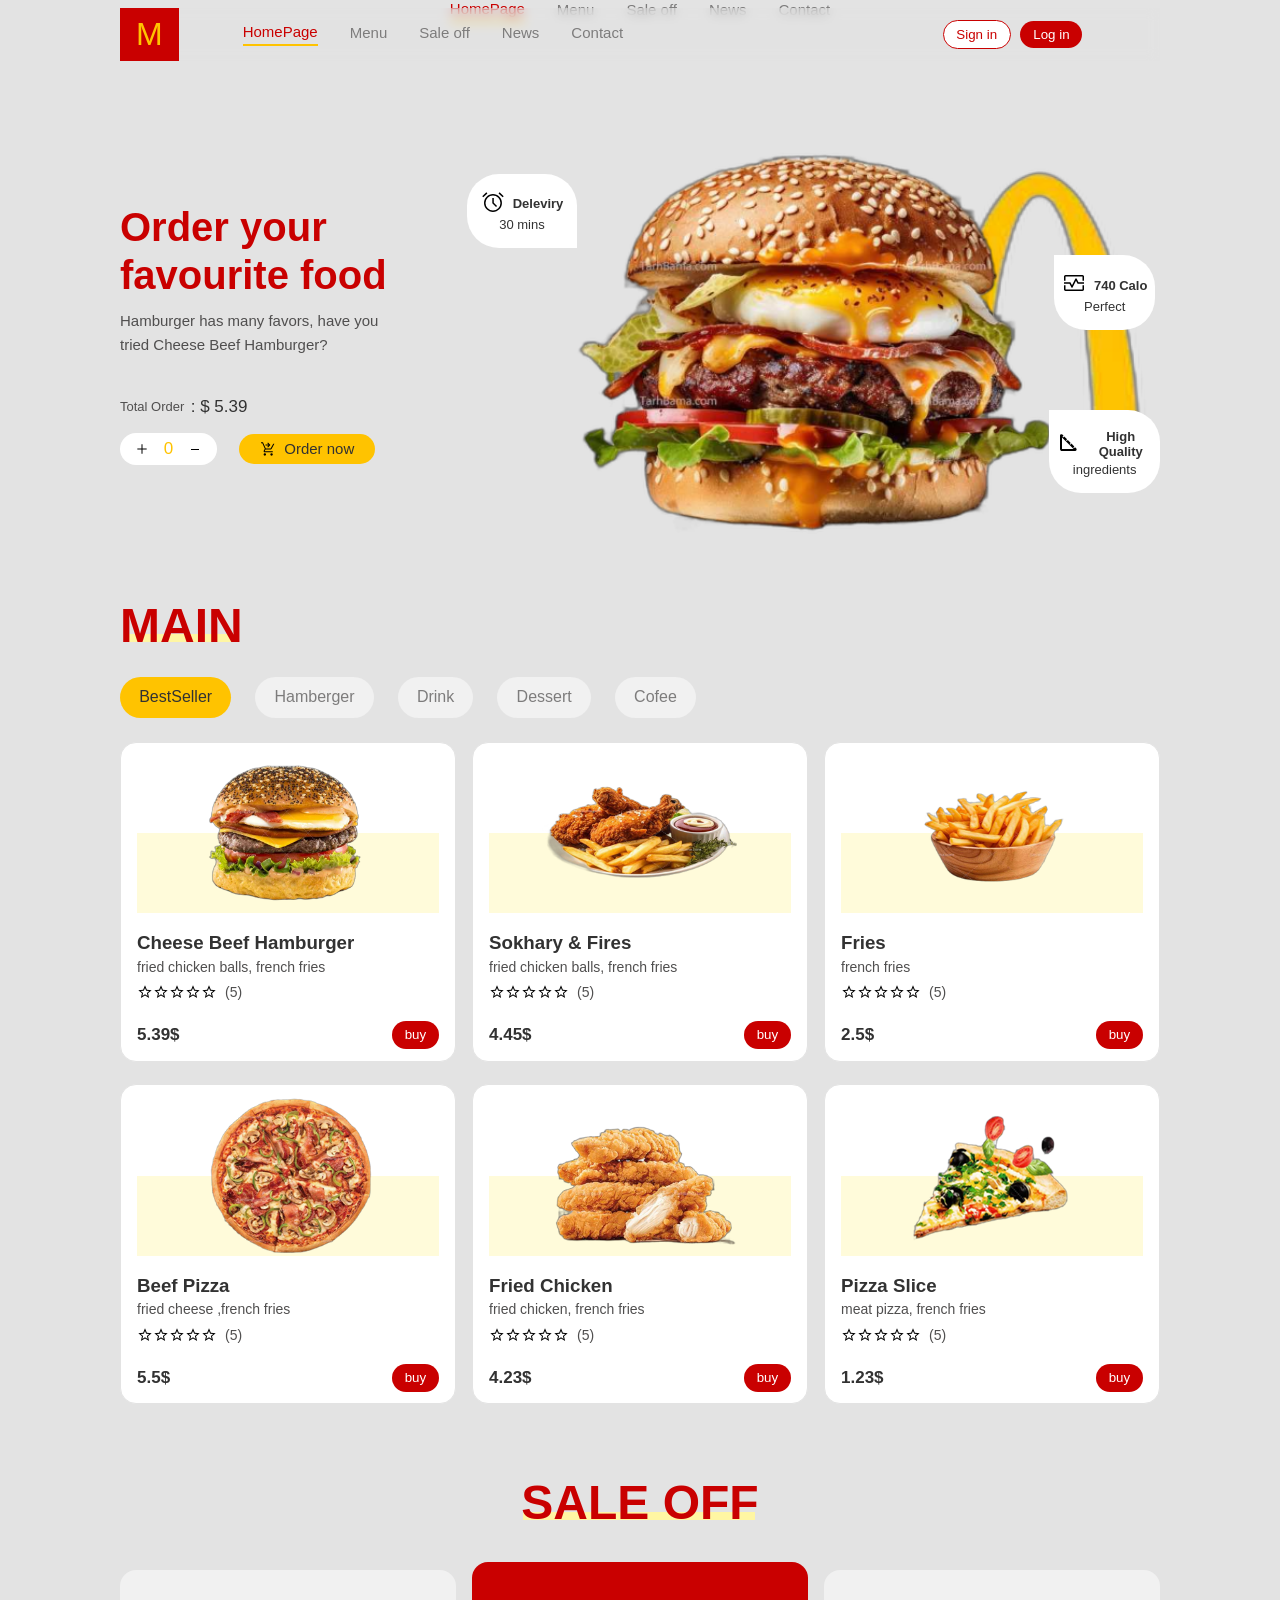
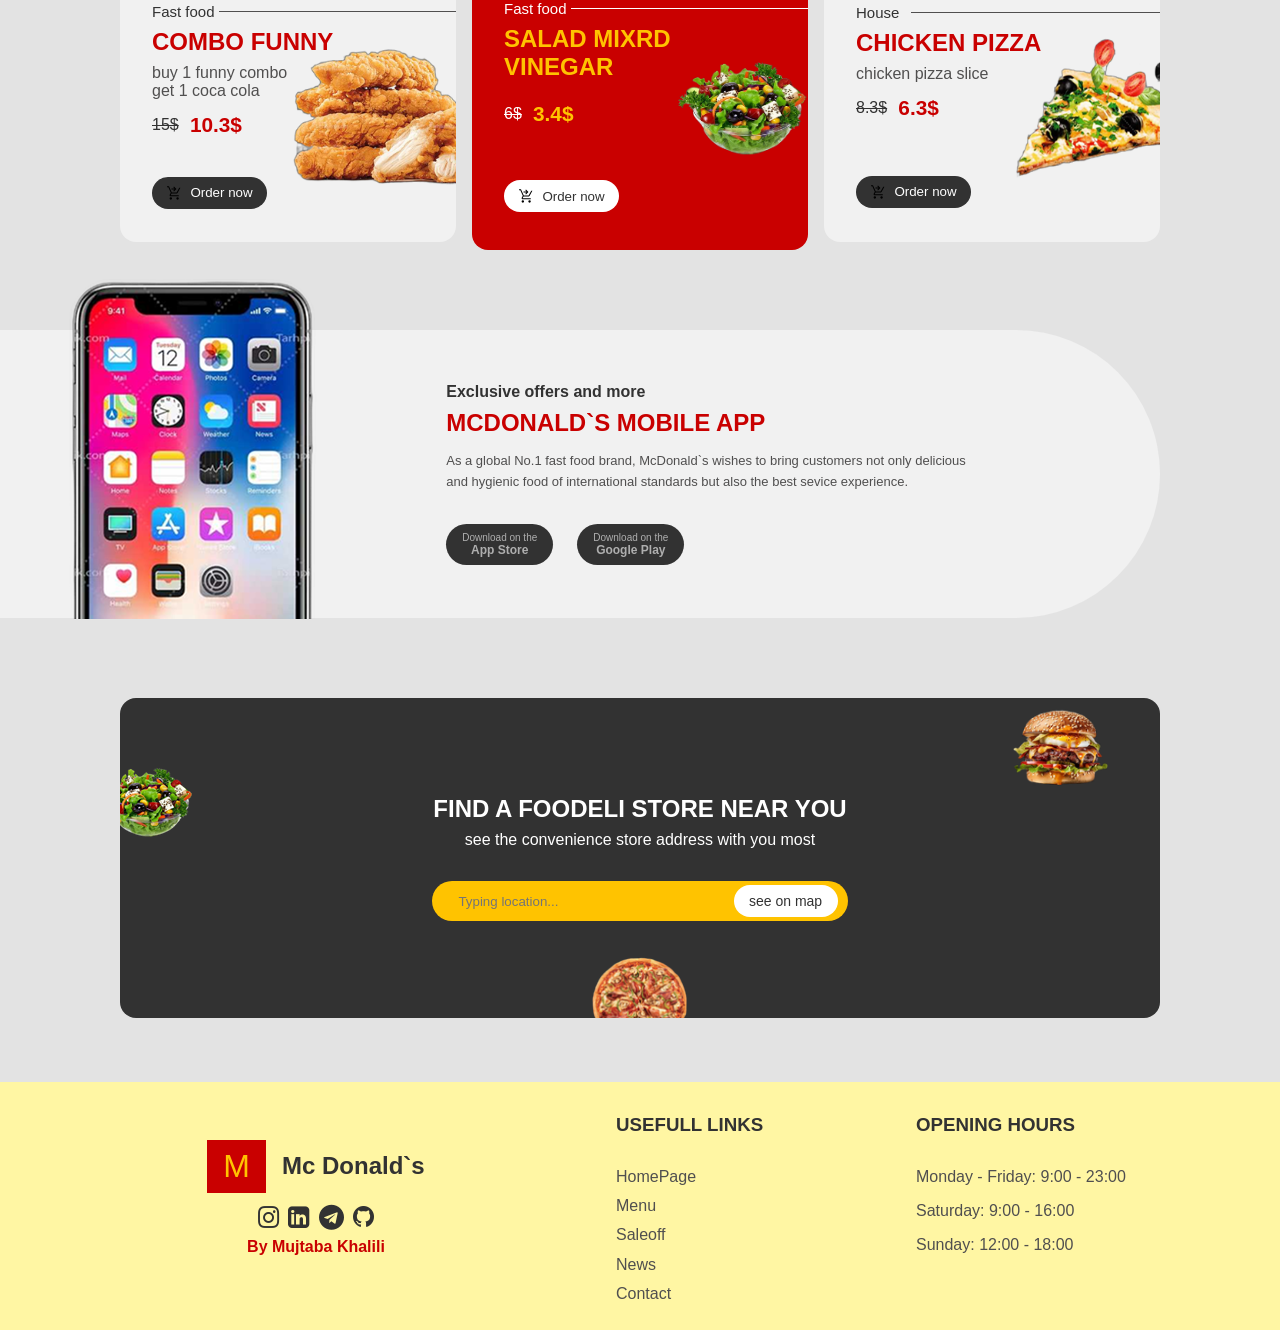
==== commit cbaf88c5: "Add files via upload" ====
--- a/index.html
+++ b/index.html
@@ -4,6 +4,7 @@
 <head>
     <meta charset="UTF-8">
     <meta name="viewport" content="width=device-width, initial-scale=1.0">
+
     <title>Resturant Project</title>
 
     <!-- fafa icons -->
@@ -16,6 +17,33 @@
 </head>
 
 <body class="flex">
+
+    <div class="header_nav_bar0 flex">
+        <div class="arrow"></div>
+        <ul class="nav_bar flex">
+            <li id="home" class="nav_bar_items nav_bar_itams_active flex">
+                <img class="menu_icon" src="src/home.svg" alt="">
+                <span>HomePage</span>
+            </li>
+            <li id="menu0" class="nav_bar_items flex">
+                <img class="menu_icon" src="src/menu_icon.svg" alt="">
+                <span>Menu</span>
+            </li>
+            <li id="sale" class="nav_bar_items flex">
+                <img class="menu_icon" src="src/celebration.svg" alt="">
+                <span>Sale off</span>
+            </li>
+            <li id="news" class="nav_bar_items flex">
+                <img class="menu_icon" src="src/eventnote.svg" alt="">
+                <span>News</span>
+            </li>
+            <li id="contact" class="nav_bar_items flex">
+                <img class="menu_icon" src="src/supportagent.svg" alt="">
+                <span><a class="contact_hover" href="contact_us.html">Contact</a></span>
+            </li>
+        </ul>
+    </div>
+
     <div class="container flex">
 
         <header class="header flex">
@@ -771,4 +799,4 @@
     
     <script src="js/script.js"></script>
 </body>
-</html>
+</html>
--- a/css/style.css
+++ b/css/style.css
@@ -72,9 +72,10 @@
     width: 65rem;
     justify-content: space-between;
     z-index: 150;
-    background-color: var(--menu__item__border__color);
-}
-
+    /* background-color: var(--menu__item__border__color); */
+    background-color: #e3e3e361;
+    backdrop-filter: blur(6px);
+}
 .header_logo {
     padding: 0.5rem 1rem;
     cursor: pointer;
